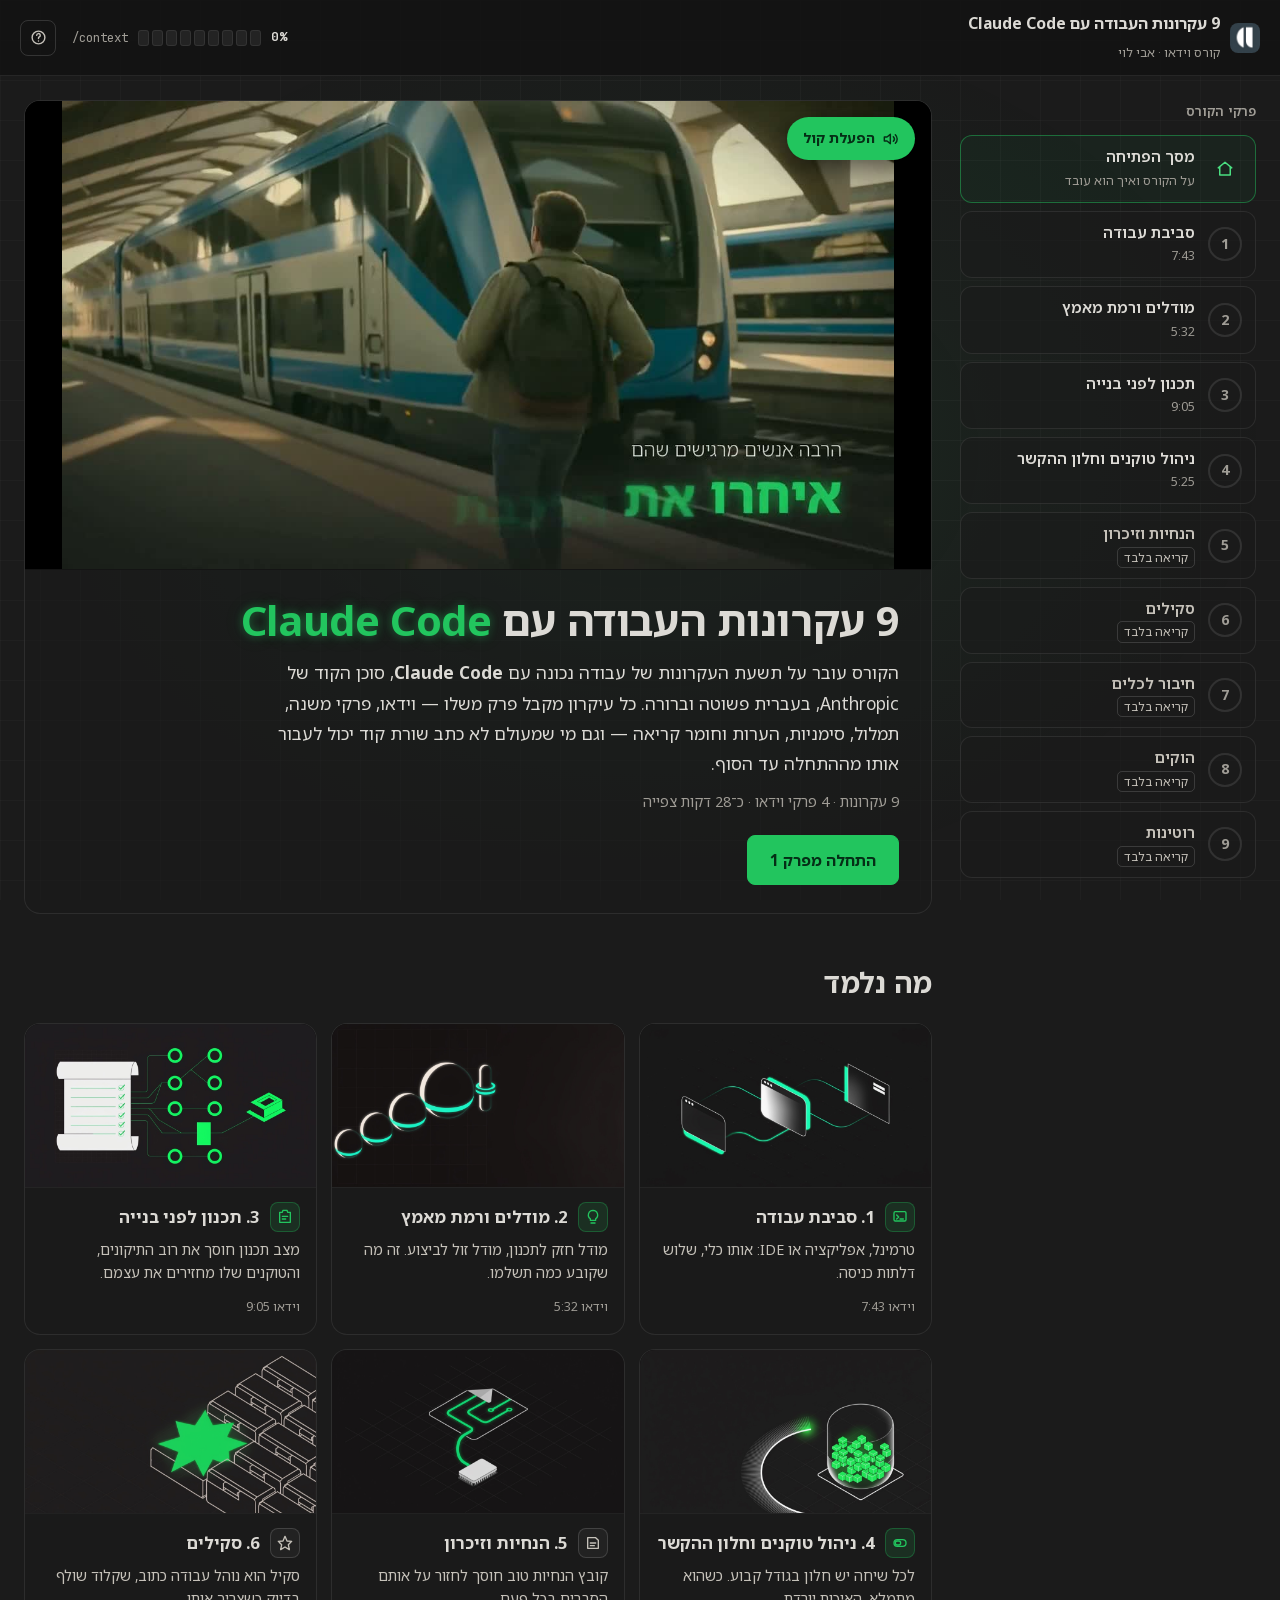
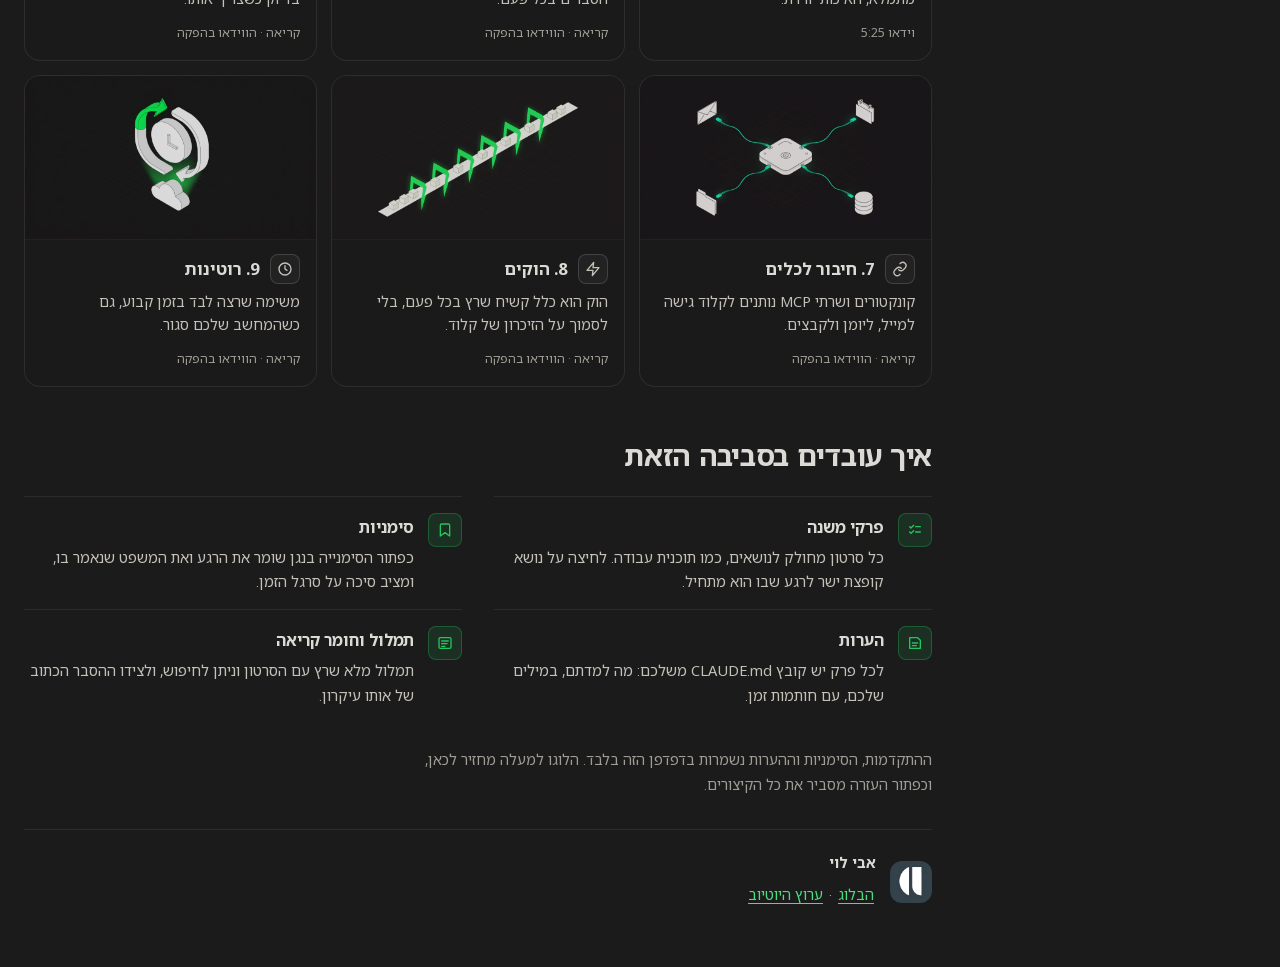
==== index.html @ 7e77da2f "Fix the critique's P1s and P2s and speak Claude Code's language An Impeccable critique scored the co" ====
<!DOCTYPE html>
<html lang="he" dir="rtl">
<head>
<meta charset="UTF-8">
<meta name="viewport" content="width=device-width, initial-scale=1.0">
<title>קורס: 9 עקרונות העבודה עם Claude Code</title>
<meta name="description" content="קורס וידאו בעברית: תשעת עקרונות העבודה הנכונה עם Claude Code. כל עיקרון בפרק משלו, עם וידאו, פרקי משנה, תמלול, סימניות, הערות וחומר קריאה.">
<link rel="canonical" href="https://booya1986.github.io/claude-code-course/">
<link rel="icon" href="imgs/logo.png">

<meta property="og:type" content="website">
<meta property="og:site_name" content="אבי לוי">
<meta property="og:locale" content="he_IL">
<meta property="og:url" content="https://booya1986.github.io/claude-code-course/">
<meta property="og:title" content="9 עקרונות העבודה עם Claude Code — קורס וידאו בעברית">
<meta property="og:description" content="מסביבת העבודה ועד רוטינות בענן. כל עיקרון בפרק משלו, עם וידאו, תמלול, סימניות, הערות וחומר קריאה. גם למי שמעולם לא כתב שורת קוד.">
<meta property="og:image" content="https://booya1986.github.io/claude-code-course/imgs/og.png">
<meta property="og:image:secure_url" content="https://booya1986.github.io/claude-code-course/imgs/og.png">
<meta property="og:image:type" content="image/png">
<meta property="og:image:width" content="1200">
<meta property="og:image:height" content="630">
<meta property="og:image:alt" content="9 עקרונות העבודה עם Claude Code — קורס וידאו בעברית מאת אבי לוי">

<meta name="twitter:card" content="summary_large_image">
<meta name="twitter:title" content="9 עקרונות העבודה עם Claude Code — קורס וידאו בעברית">
<meta name="twitter:description" content="מסביבת העבודה ועד רוטינות בענן. כל עיקרון בפרק משלו, עם וידאו, תמלול, סימניות, הערות וחומר קריאה.">
<meta name="twitter:image" content="https://booya1986.github.io/claude-code-course/imgs/og.png">
<meta name="theme-color" content="#1b1b1b">
<link rel="stylesheet" href="assets/course.css?v=20260911">
</head>
<body>
<a class="skip" href="#stage">דלגו לנגן</a>
<div class="grid-bg" aria-hidden="true">
  <div class="grid-bg__glow"></div>
  <div class="grid-bg__grid"></div>
</div>

<header class="topbar">
  <button class="brand" id="btn-home" title="למסך הפתיחה">
    <img src="imgs/logo.png" alt="">
    <div>
      <b class="long">9 עקרונות העבודה עם Claude Code</b>
      <b class="short">9 עקרונות</b>
      <span>קורס וידאו · אבי לוי</span>
    </div>
  </button>
  <div class="spacer"></div>
  <div class="ctx" id="ctx" role="img" aria-label="התקדמות בקורס">
    <span class="ctx-cmd" aria-hidden="true">/context</span>
    <span class="ctx-cells" id="ctx-cells" aria-hidden="true"></span>
    <span class="ctx-pct" id="ctx-pct" aria-hidden="true">0%</span>
  </div>
  <button class="icon-btn" id="btn-help" title="עזרה וקיצורים (?)" aria-label="עזרה וקיצורים">
    <svg viewBox="0 0 24 24"><circle cx="12" cy="12" r="9"/><path d="M9.5 9a2.5 2.5 0 1 1 3.4 2.3c-.6.3-.9.8-.9 1.4v.6"/><path d="M12 17h.01"/></svg>
  </button>
</header>

<div class="shell">
  <nav class="rail" aria-label="פרקי הקורס">
    <h2>פרקי הקורס</h2>
    <button class="rail-toggle" id="rail-toggle" aria-expanded="false" aria-controls="chaplist">
      <span id="rail-toggle-label">כל הפרקים</span>
      <svg viewBox="0 0 24 24"><polyline points="6 9 12 15 18 9"/></svg>
    </button>
    <div id="chaplist"></div>
  </nav>

  <div class="main">
    <section class="welcome" id="welcome" hidden>
      <div class="w-hero">
        <div class="introwrap" id="introwrap">
          <video id="intro-video" playsinline muted autoplay preload="auto"></video>
          <button class="introsound" id="intro-sound">
            <svg viewBox="0 0 24 24"><polygon points="11 5 6 9 2 9 2 15 6 15 11 19 11 5"/><path d="M15.5 8.5a5 5 0 0 1 0 7"/><path d="M18.5 5.5a9 9 0 0 1 0 13"/></svg>
            <span>הפעלת קול</span>
          </button>
          <button class="introreplay" id="intro-replay" hidden>
            <svg viewBox="0 0 24 24"><polyline points="1 4 1 10 7 10"/><path d="M3.5 15a9 9 0 1 0 2.1-9.4L1 10"/></svg>
            <span>לצפייה שוב</span>
          </button>
        </div>
        <h1>9 עקרונות העבודה עם <mark>Claude Code</mark></h1>
        <p class="w-lead">הקורס עובר על תשעת העקרונות של עבודה נכונה עם <strong>Claude Code</strong>, סוכן הקוד של Anthropic, בעברית פשוטה וברורה. כל עיקרון מקבל פרק משלו — וידאו, פרקי משנה, תמלול, סימניות, הערות וחומר קריאה — וגם מי שמעולם לא כתב שורת קוד יכול לעבור אותו מההתחלה עד הסוף.</p>
        <p class="w-meta" id="w-meta"></p>
        <div class="w-cta">
          <button class="btn pri" id="w-primary"></button>
          <button class="btn" id="w-secondary" hidden></button>
        </div>
      </div>

      <h2 class="w-h2">מה נלמד</h2>
      <div class="w-grid" id="w-grid"></div>

      <h2 class="w-h2">איך עובדים בסביבה הזאת</h2>
      <ul class="w-how">
        <li>
          <span class="w-ic"><svg viewBox="0 0 24 24"><polyline points="4 7 6 9 10 5"/><line x1="13" y1="7" x2="20" y2="7"/><polyline points="4 15 6 17 10 13"/><line x1="13" y1="15" x2="20" y2="15"/></svg></span>
          <div><h3>פרקי משנה</h3><p>כל סרטון מחולק לנושאים, כמו תוכנית עבודה. לחיצה על נושא קופצת ישר לרגע שבו הוא מתחיל.</p></div>
        </li>
        <li>
          <span class="w-ic"><svg viewBox="0 0 24 24"><path d="M19 21l-7-5-7 5V5a2 2 0 0 1 2-2h10a2 2 0 0 1 2 2z"/></svg></span>
          <div><h3>סימניות</h3><p>כפתור הסימנייה בנגן שומר את הרגע ואת המשפט שנאמר בו, ומציב סיכה על סרגל הזמן.</p></div>
        </li>
        <li>
          <span class="w-ic"><svg viewBox="0 0 24 24"><path d="M4 4h12l4 4v12H4z"/><line x1="8" y1="12" x2="16" y2="12"/><line x1="8" y1="16" x2="14" y2="16"/></svg></span>
          <div><h3>הערות</h3><p>לכל פרק יש קובץ CLAUDE.md משלכם: מה למדתם, במילים שלכם, עם חותמות זמן.</p></div>
        </li>
        <li>
          <span class="w-ic"><svg viewBox="0 0 24 24"><rect x="3" y="4" width="18" height="16" rx="2"/><line x1="7" y1="9" x2="17" y2="9"/><line x1="7" y1="13" x2="15" y2="13"/><line x1="7" y1="17" x2="12" y2="17"/></svg></span>
          <div><h3>תמלול וחומר קריאה</h3><p>תמלול מלא שרץ עם הסרטון וניתן לחיפוש, ולצידו ההסבר הכתוב של אותו עיקרון.</p></div>
        </li>
      </ul>

      <p class="w-note">ההתקדמות, הסימניות וההערות נשמרות בדפדפן הזה בלבד. הלוגו למעלה מחזיר לכאן, וכפתור העזרה מסביר את כל הקיצורים.</p>

      <footer class="w-foot">
        <img src="imgs/logo.png" alt="">
        <div><b>אבי לוי</b><br>
        <a href="https://www.avilevi.co.il" target="_blank" rel="noopener">הבלוג</a> ·
        <a href="https://www.youtube.com/channel/UCdz7iR7sYg2gevHXEyeeM1Q" target="_blank" rel="noopener">ערוץ היוטיוב</a></div>
      </footer>
    </section>

    <div class="player" id="player">
    <div class="stage" id="stage">
      <video id="video" playsinline preload="metadata"></video>
      <div class="captions" id="captions" aria-live="off"></div>
      <button class="bigplay" id="bigplay" aria-label="נגן">
        <svg viewBox="0 0 24 24"><polygon points="6 3 21 12 6 21 6 3"/></svg>
      </button>
      <div class="toast" id="toast" role="status" aria-live="polite"><span class="toast-msg" id="toast-msg"></span><button class="toast-act" id="toast-act" hidden></button></div>
      <div class="endcard" id="endcard" hidden></div>
      <div class="ctrls" id="ctrls">
        <div class="scrub" id="scrub" role="slider" tabindex="0" aria-label="מיקום בסרטון" aria-valuemin="0" aria-valuenow="0" aria-valuemax="100" aria-valuetext="0:00">
          <div class="track" id="track">
            <div class="buf" id="buf"></div>
            <div class="fill" id="fill"></div>
            <div class="head" id="head"></div>
          </div>
          <div class="tip" id="tip" hidden></div>
        </div>
        <div class="row">
          <button class="cbtn" id="c-play" aria-label="נגן / השהה"><svg class="solid" viewBox="0 0 24 24"><polygon points="6 3 21 12 6 21 6 3"/></svg></button>
          <button class="cbtn" id="c-back" aria-label="אחורה 10 שניות" title="אחורה 10 שניות (J)"><svg viewBox="0 0 24 24"><polyline points="1 4 1 10 7 10"/><path d="M3.5 15a9 9 0 1 0 2.1-9.4L1 10"/></svg></button>
          <button class="cbtn" id="c-fwd" aria-label="קדימה 10 שניות" title="קדימה 10 שניות (L)"><svg viewBox="0 0 24 24"><polyline points="23 4 23 10 17 10"/><path d="M20.5 15a9 9 0 1 1-2.1-9.4L23 10"/></svg></button>
          <span class="time" id="c-time" dir="ltr">0:00 / 0:00</span>
          <span class="gap"></span>
          <button class="cbtn" id="c-mark" aria-label="הוסף סימנייה" title="הוסף סימנייה (B)"><svg viewBox="0 0 24 24"><path d="M19 21l-7-5-7 5V5a2 2 0 0 1 2-2h10a2 2 0 0 1 2 2z"/></svg></button>
          <button class="cbtn" id="c-cc" aria-label="כתוביות" title="כתוביות (C)"><svg viewBox="0 0 24 24"><rect x="2" y="5" width="20" height="14" rx="2"/><path d="M9.5 10.5a2.5 2.5 0 1 0 0 3M17 10.5a2.5 2.5 0 1 0 0 3"/></svg></button>
          <select class="rate" id="c-rate" aria-label="מהירות ניגון">
            <option value="0.75">0.75×</option><option value="1" selected>1×</option>
            <option value="1.25">1.25×</option><option value="1.5">1.5×</option>
            <option value="1.75">1.75×</option><option value="2">2×</option>
          </select>
          <span class="vol">
            <button class="cbtn" id="c-mute" aria-label="השתקה" title="השתקה (M)"><svg viewBox="0 0 24 24"><polygon points="11 5 6 9 2 9 2 15 6 15 11 19 11 5"/><path d="M15.5 8.5a5 5 0 0 1 0 7"/><path d="M18.5 5.5a9 9 0 0 1 0 13"/></svg></button>
            <input type="range" id="c-vol" min="0" max="1" step="0.05" value="1" aria-label="עוצמת קול">
          </span>
          <button class="cbtn" id="c-pip" aria-label="תמונה בתוך תמונה" title="תמונה בתוך תמונה"><svg viewBox="0 0 24 24"><rect x="2" y="4" width="20" height="16" rx="2"/><rect x="12" y="12" width="8" height="6" rx="1"/></svg></button>
          <button class="cbtn" id="c-fs" aria-label="מסך מלא" title="מסך מלא (F)"><svg viewBox="0 0 24 24"><path d="M8 3H5a2 2 0 0 0-2 2v3M16 3h3a2 2 0 0 1 2 2v3M8 21H5a2 2 0 0 1-2-2v-3M16 21h3a2 2 0 0 0 2-2v-3"/></svg></button>
        </div>
      </div>
    </div>

    <div class="chead">
      <div>
        <h1 id="ch-title"></h1>
        <p id="ch-one"></p>
        <p class="ch-meta" id="ch-meta"></p>
      </div>
      <div class="acts">
        <button class="btn" id="btn-done"><svg viewBox="0 0 24 24"><polyline points="20 6 9 17 4 12"/></svg><span>סמן כהושלם</span></button>
        <div class="navpill" role="group" aria-label="מעבר בין פרקים">
          <button id="btn-prev" title="הפרק הקודם" aria-label="הפרק הקודם"><svg viewBox="0 0 24 24"><polyline points="9 18 15 12 9 6"/></svg></button>
          <button id="btn-next" title="הפרק הבא" aria-label="הפרק הבא"><svg viewBox="0 0 24 24"><polyline points="15 18 9 12 15 6"/></svg></button>
        </div>
      </div>
    </div>

    <div class="tabs" role="tablist" aria-label="תוכן הפרק">
      <button role="tab" id="tab-markers" aria-controls="p-markers" aria-selected="true" tabindex="0">פרקי משנה</button>
      <button role="tab" id="tab-bookmarks" aria-controls="p-bookmarks" aria-selected="false" tabindex="-1">סימניות<span class="count" id="cnt-bm">0</span></button>
      <button role="tab" id="tab-notes" aria-controls="p-notes" aria-selected="false" tabindex="-1">הערות</button>
      <button role="tab" id="tab-transcript" aria-controls="p-transcript" aria-selected="false" tabindex="-1">תמלול</button>
      <button role="tab" id="tab-reading" aria-controls="p-reading" aria-selected="false" tabindex="-1">חומר קריאה</button>
    </div>

    <section class="panel" id="p-markers" role="tabpanel" aria-labelledby="tab-markers">
      <p class="plan-status" id="plan-status"></p>
      <div class="panel-scroll" id="markers"></div>
    </section>

    <section class="panel" id="p-bookmarks" role="tabpanel" aria-labelledby="tab-bookmarks" hidden>
      <div class="notes-bar" style="margin-bottom:12px">
        <button class="btn pri" id="bm-add"><svg viewBox="0 0 24 24"><path d="M19 21l-7-5-7 5V5a2 2 0 0 1 2-2h10a2 2 0 0 1 2 2z"/></svg>סמן את הרגע הזה</button>
        <span class="saved kbd-hint">או <kbd>B</kbd> בזמן הצפייה</span>
      </div>
      <div class="panel-scroll" id="bookmarks"></div>
    </section>

    <section class="panel" id="p-notes" role="tabpanel" aria-labelledby="tab-notes" hidden>
      <div class="notes-wrap">
        <div class="filetab">
          <span class="fname" dir="ltr">CLAUDE.md</span>
          <span class="fsub" id="note-sub"></span>
          <span class="saved" id="note-saved"></span>
        </div>
        <textarea id="notes" aria-label="הערות לפרק" placeholder="# מה למדתי בפרק הזה&#10;- "></textarea>
        <div class="notes-bar">
          <button class="btn" id="note-stamp">הוספת חותמת זמן</button>
        </div>
      </div>
    </section>

    <section class="panel" id="p-transcript" role="tabpanel" aria-labelledby="tab-transcript" hidden>
      <div class="tx-bar">
        <input type="search" id="tx-search" placeholder="חיפוש בתמלול…" aria-label="חיפוש בתמלול">
        <button class="btn" id="tx-follow" aria-pressed="true">עוקב אחרי הסרטון</button>
        <button class="btn" id="tx-copy">העתק תמלול</button>
      </div>
      <div class="panel-scroll" id="transcript"></div>
    </section>

    <section class="panel" id="p-reading" role="tabpanel" aria-labelledby="tab-reading" hidden>
      <div class="reading" id="reading"></div>
    </section>

    <nav class="upnext" id="upnext" aria-label="מעבר לפרק הבא"></nav>
    </div>
  </div>
</div>

<dialog class="modal" id="dlg-help" aria-labelledby="help-title">
  <h2 id="help-title">עזרה וקיצורים</h2>
  <h3 class="keys-h">במגע</h3>
  <div class="keys">
    <kbd>הקשה</kbd><span>נגן / השהה</span>
    <kbd>הקשה כפולה</kbd><span>10 שניות קדימה בצד ימין של הסרטון, אחורה בצד שמאל</span>
  </div>
  <h3 class="keys-h">במקלדת</h3>
  <div class="keys">
    <kbd>רווח</kbd><span>נגן / השהה</span>
    <kbd>J</kbd><span>10 שניות אחורה</span>
    <kbd>L</kbd><span>10 שניות קדימה</span>
    <kbd>← →</kbd><span>5 שניות</span>
    <kbd>↑ ↓</kbd><span>עוצמת קול</span>
    <kbd>M</kbd><span>השתקה</span>
    <kbd>C</kbd><span>כתוביות</span>
    <kbd>F</kbd><span>מסך מלא</span>
    <kbd>B</kbd><span>סימנייה ברגע הנוכחי, בלי לעצור את הסרטון</span>
    <kbd>P / N</kbd><span>פרק משנה קודם / הבא</span>
    <kbd>&lt; &gt;</kbd><span>האטה / האצה</span>
    <kbd>0 – 9</kbd><span>קפיצה ל-0%–90%</span>
    <kbd>?</kbd><span>החלון הזה</span>
    <kbd>Esc</kbd><span>סגירת החלון</span>
  </div>
  <button class="btn close" id="help-close">סגירה</button>
</dialog>


<script src="data/course.js?v=20260911"></script>
<script src="data/transcripts.js?v=20260911"></script>
<script src="data/reading.js?v=20260911"></script>
<script src="assets/course.js?v=20260911"></script>
</body>
</html>
---- assets/course.css ----
/* Self-hosted brand faces — ported from Avi-s-Blog/src/styles/tokens.css so the page
   keeps its typographic voice offline and on file://. */
@font-face {
  font-family: 'Noto Sans Hebrew';
  font-style: normal; font-weight: 300 800; font-stretch: 100%; font-display: swap;
  src: url('fonts/noto-sans-hebrew-hebrew.woff2') format('woff2');
  unicode-range: U+0307-0308, U+0590-05FF, U+200C-2010, U+20AA, U+25CC, U+FB1D-FB4F;
}
@font-face {
  font-family: 'Noto Sans Hebrew';
  font-style: normal; font-weight: 300 800; font-stretch: 100%; font-display: swap;
  src: url('fonts/noto-sans-hebrew-latin.woff2') format('woff2');
  unicode-range: U+0000-00FF, U+0131, U+0152-0153, U+02BB-02BC, U+02C6, U+02DA, U+02DC, U+0304, U+0308, U+0329, U+2000-206F, U+20AC, U+2122, U+2191, U+2193, U+2212, U+2215, U+FEFF, U+FFFD;
}
@font-face {
  font-family: 'Noto Sans Hebrew';
  font-style: normal; font-weight: 300 800; font-stretch: 100%; font-display: swap;
  src: url('fonts/noto-sans-hebrew-latin-ext.woff2') format('woff2');
  unicode-range: U+0100-02BA, U+02BD-02C5, U+02C7-02CC, U+02CE-02D7, U+02DD-02FF, U+0304, U+0308, U+0329, U+1D00-1DBF, U+1E00-1E9F, U+1EF2-1EFF, U+2020, U+20A0-20AB, U+20AD-20C0, U+2113, U+2C60-2C7F, U+A720-A7FF;
}
@font-face {
  font-family: 'JetBrains Mono';
  font-style: normal; font-weight: 400; font-display: swap;
  src: url('fonts/jetbrains-mono-latin-400.woff2') format('woff2');
  unicode-range: U+0000-00FF, U+0131, U+0152-0153, U+02BB-02BC, U+02C6, U+02DA, U+02DC, U+0304, U+0308, U+0329, U+2000-206F, U+20AC, U+2122, U+2191, U+2193, U+2212, U+2215, U+FEFF, U+FFFD;
}
@font-face {
  font-family: 'JetBrains Mono';
  font-style: normal; font-weight: 600; font-display: swap;
  src: url('fonts/jetbrains-mono-latin-600.woff2') format('woff2');
  unicode-range: U+0000-00FF, U+0131, U+0152-0153, U+02BB-02BC, U+02C6, U+02DA, U+02DC, U+0304, U+0308, U+0329, U+2000-206F, U+20AC, U+2122, U+2191, U+2193, U+2212, U+2215, U+FEFF, U+FFFD;
}


:root {
  --bg: #1b1b1b;
  --bg-2: #202020;
  --bg-3: #262626;
  --bg-elevated: #232323;
  --accent: #22C55E;
  --accent-light: #4ADE80;
  --accent-glow: rgba(34, 197, 94, 0.6);
  --accent-glow2: rgba(34, 197, 94, 0.3);
  --accent-dim: rgba(34, 197, 94, 0.12);
  --text-1: #dcdad5;
  --text-2: #c5c1b9;
  --text-3: #a09d96;
  --border: rgba(255, 255, 255, 0.08);
  --border-2: rgba(255, 255, 255, 0.14);
  --card-bg: rgba(27, 27, 27, 0.6);
  --surface-muted: rgba(255, 255, 255, 0.035);
  --on-accent: #052e16;
  --warn: #F59E0B;
  --warn-dim: rgba(245, 158, 11, 0.1);
  --pin: #efe9dc;
  --shadow: 0 10px 28px rgba(0, 0, 0, .38);
  --rail: 300px;
  --radius: 16px;
  --ease-out: cubic-bezier(.16, 1, .3, 1);
}
* { box-sizing: border-box; }
html, body { height: 100%; }
html { scrollbar-color: rgba(255,255,255,.16) transparent; }

/* the site's grid background, ported verbatim from the blog's GridBackground */
.grid-bg { position: fixed; inset: 0; pointer-events: none; z-index: 0; overflow: hidden; }
.grid-bg__glow { position: absolute; inset: 0;
  background: radial-gradient(ellipse at center, rgba(34,197,94,0.12) 0%, rgba(34,197,94,0.03) 40%, transparent 70%); }
.grid-bg__grid { position: absolute; inset: -40px;
  background-image:
    linear-gradient(to right, rgba(255,255,255,0.025) 1px, transparent 1px),
    linear-gradient(to bottom, rgba(255,255,255,0.025) 1px, transparent 1px);
  background-size: 40px 40px;
  animation: gridDrift 8s linear infinite; }
@keyframes gridDrift { 0% { background-position: 0 0; } 100% { background-position: 40px 40px; } }
@media (prefers-reduced-motion: reduce) { .grid-bg__grid { animation: none; } }
@media (max-width: 700px) {
  .grid-bg__glow { opacity: .78; }
  .grid-bg__grid { animation: none; background-size: 36px 36px; }
}
.topbar, .shell { position: relative; z-index: 1; }

body {
  margin: 0;
  background: var(--bg);
  color: var(--text-2);
  font-family: "Noto Sans Hebrew", "Segoe UI", Arial, sans-serif;
  font-size: 1rem;
  line-height: 1.75;
  direction: rtl;
  text-align: start;
  -webkit-font-smoothing: antialiased;
}
code, kbd, .time { font-family: "JetBrains Mono", ui-monospace, Menlo, monospace; }
.time { font-variant-numeric: tabular-nums; }
a { color: var(--accent-light); text-underline-offset: 3px; }
::selection { background: rgba(34, 197, 94, .3); color: #fff; }
input, textarea { caret-color: var(--accent); }
::placeholder { color: var(--text-3); opacity: 1; }
:focus-visible { outline: 2px solid var(--accent); outline-offset: 2px; border-radius: 8px; }
::-webkit-scrollbar { width: 8px; height: 8px; }
::-webkit-scrollbar-thumb { background: rgba(255,255,255,.14); border-radius: 8px; }
::-webkit-scrollbar-track { background: transparent; }
[hidden] { display: none !important; }

.skip {
  position: absolute; inset-inline-start: 12px; top: -60px; z-index: 100;
  background: var(--accent); color: var(--on-accent); font-weight: 700; padding: 10px 16px; border-radius: 8px; text-decoration: none;
}
.skip:focus { top: 12px; }

/* ---------- top bar ---------- */
.topbar {
  position: sticky; top: 0; z-index: 40;
  display: flex; align-items: center; gap: 16px;
  padding: 10px 20px;
  background: rgba(20, 20, 20, 0.94);
  border-block-end: 1px solid var(--border);
}
.brand { display: flex; align-items: center; gap: 10px; min-width: 0; min-height: 40px; flex: 1 1 auto; overflow: hidden;
  background: none; border: none; padding: 0; font: inherit; color: inherit; text-align: start; cursor: pointer; }
.brand img { width: 30px; height: 30px; border-radius: 8px; flex: none; }
.brand > div { min-width: 0; overflow: hidden; }
.brand b.short { display: none; }
.brand b { display: block; color: var(--text-1); font-size: .98rem; font-weight: 700; white-space: nowrap; overflow: hidden; text-overflow: ellipsis; }
.brand span { color: var(--text-3); font-size: .78rem; }

/* /context meter: course progress, drawn the way Claude Code draws a context window */
.ctx { display: flex; align-items: center; gap: 10px; flex: none; direction: ltr; }
.ctx-cmd { font-family: "JetBrains Mono", monospace; font-size: .78rem; color: var(--text-3); }
.ctx-cells { display: flex; gap: 3px; }
.ctx-cells .cell { position: relative; width: 11px; height: 16px; border-radius: 3px;
  background: rgba(255,255,255,.07); box-shadow: inset 0 0 0 1px rgba(255,255,255,.07); overflow: hidden; }
.ctx-cells .cell i { position: absolute; inset: 0; background: var(--accent); opacity: .75; transform: scaleY(var(--p, 0)); transform-origin: bottom; transition: transform .5s var(--ease-out); }
.ctx-cells .cell.full i { opacity: 1; }
.ctx-pct { font-family: "JetBrains Mono", monospace; font-size: .82rem; font-weight: 600; color: var(--text-1);
  font-variant-numeric: tabular-nums; min-width: 3.2ch; }

.icon-btn {
  background: none; border: 1px solid var(--border-2); color: var(--text-2);
  width: 36px; height: 36px; border-radius: 8px; cursor: pointer;
  display: inline-flex; align-items: center; justify-content: center; flex: none;
}
.icon-btn:hover { border-color: var(--accent); color: var(--accent-light); }
.icon-btn svg { width: 17px; height: 17px; fill: none; stroke: currentColor; stroke-width: 2; stroke-linecap: round; stroke-linejoin: round; }

/* ---------- layout ---------- */
.shell { display: grid; grid-template-columns: var(--rail) minmax(0, 1fr); gap: 24px; padding: 24px; align-items: start; }
.rail { position: sticky; top: 76px; max-height: calc(100vh - 100px); overflow-y: auto; padding-inline-end: 4px; }
.rail-toggle { display: none; }
.rail h2 { font-size: .82rem; font-weight: 600; color: var(--text-3); margin: 0 0 12px; }

.chap {
  display: grid; grid-template-columns: 36px minmax(0,1fr); gap: 12px; align-items: center;
  width: 100%; text-align: start; background: var(--card-bg); color: inherit; font: inherit;
  border: 1px solid var(--border); border-radius: 12px; padding: 10px 12px; margin-bottom: 8px; cursor: pointer;
  transition: border-color .15s, background-color .15s;
}
.chap:hover { border-color: var(--border-2); background: var(--bg-3); }
.chap[aria-current="page"] { border-color: rgba(34,197,94,.45); background: rgba(34,197,94,.05); }
.chap .num { position: relative; width: 36px; height: 36px; display: grid; place-items: center; }
.chap .num > svg:not(.homeic) { position: absolute; inset: 0; width: 36px; height: 36px; transform: rotate(-90deg); }
.chap .num circle { fill: none; stroke-width: 2; }
.chap .num .rbg { stroke: rgba(255,255,255,.10); }
.chap .num .rfg { stroke: var(--accent); stroke-linecap: round; transition: stroke-dasharray .35s var(--ease-out); }
.chap .num i { font-style: normal; font-size: .88rem; font-weight: 700; color: var(--text-3); position: relative; display: grid; place-items: center; }
.chap .num .tick { width: 16px; height: 16px; fill: none; stroke: var(--accent); stroke-width: 2.6; stroke-linecap: round; stroke-linejoin: round; }
.chap .homeic { width: 18px; height: 18px; fill: none; stroke: var(--text-3); stroke-width: 2; stroke-linecap: round; stroke-linejoin: round; }
.chap[aria-current="page"] .num i, .chap[aria-current="page"] .homeic { color: var(--accent-light); stroke: var(--accent-light); }
.chap .t { display: block; color: var(--text-1); font-weight: 600; font-size: .95rem; line-height: 1.35; }
.chap .m { display: flex; gap: 6px; align-items: center; margin-top: 3px; color: var(--text-3); font-size: .78rem; }
.chap.soon .t { color: var(--text-2); }
.chap .tag { font-size: .75rem; border: 1px solid var(--border-2); border-radius: 5px; padding: 0 6px; color: var(--text-2); line-height: 1.6; }

/* ---------- stage ---------- */
.stage { position: relative; background: #000; border: 1px solid var(--border); border-radius: var(--radius); overflow: hidden; }
.stage video { display: block; width: 100%; aspect-ratio: 16/9; background: #000; }

/* a reading-only chapter gets a slim banner, not a dead 16:9 block */
.stage.empty { background: var(--bg-elevated); }
.soonbox { display: flex; align-items: center; gap: 16px; padding: 14px 18px; }
.soon-thumb { width: 112px; aspect-ratio: 16/9; object-fit: cover; border-radius: 8px; flex: none; }
.soonbox b { display: block; color: var(--text-1); font-size: .98rem; }
.soonbox p { margin: 2px 0 0; color: var(--text-3); font-size: .9rem; line-height: 1.6; }

/* fullscreen: the video is sized to the viewport and letterboxed by object-fit */
.stage:fullscreen, .stage:-webkit-full-screen {
  width: 100vw; height: 100vh; border: none; border-radius: 0;
  display: flex; align-items: center; justify-content: center; background: #000;
}
.stage:fullscreen video, .stage:-webkit-full-screen video { width: 100%; height: 100%; aspect-ratio: auto; object-fit: contain; }
.stage:fullscreen .ctrls { padding: 34px 26px 18px; }
.stage:fullscreen .cbtn { width: 44px; height: 44px; }
.stage:fullscreen .cbtn svg { width: 22px; height: 22px; }
.stage:fullscreen .time { font-size: .95rem; padding: 0 12px; }
.stage:fullscreen .rate { font-size: .92rem; height: 36px; }
.stage:fullscreen .captions { bottom: 110px; font-size: clamp(1.1rem, 2.1vw, 1.7rem); }
.stage:fullscreen .bigplay { width: 96px; height: 96px; }

.bigplay {
  position: absolute; inset: 0; margin: auto; width: 78px; height: 78px; border-radius: 50%;
  background: var(--accent); border: none; cursor: pointer; display: grid; place-items: center;
  box-shadow: 0 12px 30px rgba(0,0,0,.45);
  transition: transform .2s var(--ease-out), background-color .2s;
}
.bigplay:hover { transform: scale(1.05); background: var(--accent-light); }
.bigplay svg { width: 30px; height: 30px; fill: var(--on-accent); margin-inline-start: 4px; }

.captions {
  position: absolute; inset-inline: 6%; bottom: 76px; text-align: center; pointer-events: none;
  font-size: clamp(.95rem, 1.6vw, 1.25rem); line-height: 1.55; transition: opacity .15s;
}
.captions span { background: rgba(0,0,0,.78); color: #fff; padding: 6px 14px; border-radius: 8px;
  box-decoration-break: clone; -webkit-box-decoration-break: clone; }
.captions:empty { display: none; }
/* captions step aside while the scrubber tooltip or a toast is up */
.stage.scrubbing .captions, .stage.toasting .captions { opacity: 0; }

/* toast: a status line near the top edge, clear of the slide titles in the corners */
.toast {
  position: absolute; top: 14px; left: 50%; z-index: 6; max-width: calc(100% - 28px);
  display: flex; align-items: center; gap: 12px;
  background: rgba(16,16,16,.94); border: 1px solid var(--border-2); color: var(--text-1);
  padding-block: 7px; padding-inline: 14px 8px; border-radius: 999px;
  font-size: .86rem; box-shadow: var(--shadow);
  opacity: 0; transform: translate(-50%, -8px); pointer-events: none;
  transition: opacity .2s, transform .35s var(--ease-out);
}
.toast.on { opacity: 1; transform: translate(-50%, 0); pointer-events: auto; }
.toast-msg::before { content: ""; display: inline-block; width: 7px; height: 7px; border-radius: 50%;
  background: var(--accent); margin-inline-end: 9px; vertical-align: 1px; }
.toast-act { background: var(--accent); color: var(--on-accent); border: none; border-radius: 999px;
  font: inherit; font-size: .82rem; font-weight: 700; padding: 5px 13px; cursor: pointer; white-space: nowrap; }
.toast-act:hover { background: var(--accent-light); }

/* end card: finishing a chapter is a moment */
.endcard { position: absolute; inset: 0; z-index: 5; display: grid; place-items: center;
  background: rgba(12,12,12,.0); backdrop-filter: blur(0); transition: background-color .5s var(--ease-out), backdrop-filter .5s var(--ease-out); }
.endcard.in { background: rgba(12,12,12,.72); backdrop-filter: blur(6px); }
.ec { text-align: center; padding: 26px 30px; max-width: 460px; margin: 0 16px;
  background: var(--bg-elevated); border: 1px solid var(--border-2); border-radius: var(--radius); box-shadow: var(--shadow);
  opacity: 0; transform: translateY(14px) scale(.98); transition: opacity .45s var(--ease-out), transform .6s var(--ease-out); }
.endcard.in .ec { opacity: 1; transform: none; }
.ec-ic { width: 48px; height: 48px; border-radius: 50%; display: inline-grid; place-items: center;
  background: var(--accent-dim); border: 1px solid rgba(34,197,94,.45); margin-bottom: 10px; }
.ec-ic svg { width: 24px; height: 24px; fill: none; stroke: var(--accent); stroke-width: 2.6; stroke-linecap: round; stroke-linejoin: round; }
.ec-t { margin: 0 0 6px; color: var(--text-1); font-size: 1.35rem; line-height: 1.3; }
.ec-next { margin: 0 0 18px; color: var(--text-2); font-size: .95rem; }
.ec-next span { color: var(--text-3); }
.ec-next b { color: var(--text-1); }
.ec-acts { display: flex; gap: 10px; justify-content: center; flex-wrap: wrap; }

/* ---------- controls ---------- */
.ctrls {
  direction: ltr;
  position: absolute; inset-inline: 0; bottom: 0; padding: 26px 12px 8px;
  background: linear-gradient(to top, rgba(0,0,0,.88), rgba(0,0,0,.5) 55%, transparent);
  transition: opacity .25s;
}
.stage.hidectl .ctrls { opacity: 0; pointer-events: none; }
.stage.hidectl { cursor: none; }
/* keyboard focus inside the player always shows the controls */
.stage:focus-within .ctrls { opacity: 1; pointer-events: auto; }
.scrub { position: relative; height: 22px; display: flex; align-items: center; cursor: pointer; touch-action: none; }
.scrub .track { position: relative; height: 5px; width: 100%; background: rgba(255,255,255,.22); border-radius: 4px; transition: transform .15s var(--ease-out); }
.scrub:hover .track, .stage.scrubbing .scrub .track { transform: scaleY(1.4); }
.scrub .buf { position: absolute; inset-block: 0; left: 0; background: rgba(255,255,255,.2); border-radius: 4px; }
.scrub .fill { position: absolute; inset-block: 0; left: 0; background: var(--accent); border-radius: 4px; }
.scrub .head {
  position: absolute; top: 50%; z-index: 1; width: 13px; height: 13px; margin-left: -6.5px; margin-top: -6.5px;
  background: #fff; border-radius: 50%; box-shadow: 0 1px 4px rgba(0,0,0,.5); transition: transform .15s var(--ease-out);
}
.scrub:hover .head, .stage.scrubbing .scrub .head { transform: scale(1.25); }
.scrub .div { position: absolute; top: -1px; width: 2px; height: calc(100% + 2px); background: rgba(0,0,0,.7); }
/* bookmark pins: neutral, and above the playhead so they never hide under it */
.scrub .pin {
  position: absolute; top: -8px; z-index: 2; width: 4px; height: 21px; margin-left: -2px; border-radius: 2px;
  background: var(--pin); box-shadow: 0 0 0 1px rgba(0,0,0,.6); cursor: pointer;
}
.scrub .pin:hover { transform: scaleX(1.5); }
#tip {
  position: absolute; bottom: 26px; z-index: 3; transform: translateX(-50%); background: rgba(10,10,10,.95);
  border: 1px solid var(--border-2); border-radius: 8px; padding: 4px 10px; font-size: .78rem; color: #fff;
  white-space: nowrap; pointer-events: none; max-width: 260px; overflow: hidden; text-overflow: ellipsis;
  font-variant-numeric: tabular-nums;
}
#tip .tt { direction: rtl; display: block; color: var(--accent-light); font-size: .76rem; }

.row { display: flex; align-items: center; gap: 4px; margin-top: 2px; min-width: 0; }
.cbtn {
  background: none; border: none; color: #f2f0eb; width: 38px; height: 36px; border-radius: 8px;
  cursor: pointer; display: inline-flex; align-items: center; justify-content: center; flex: none;
}
.cbtn:hover { background: rgba(255,255,255,.14); color: #fff; }
.cbtn.on { color: var(--accent-light); }
.cbtn svg { width: 19px; height: 19px; fill: none; stroke: currentColor; stroke-width: 2; stroke-linecap: round; stroke-linejoin: round; }
.cbtn svg.solid { fill: currentColor; stroke: none; }
.ctrls .time { color: #d8d5cf; font-size: .8rem; padding: 0 8px; white-space: nowrap; }
.row .gap { flex: 1; }
.vol { display: flex; align-items: center; }
.vol input { width: 0; opacity: 0; transition: width .2s, opacity .2s; accent-color: var(--accent); cursor: pointer; }
.vol:hover input, .vol input:focus { width: 74px; opacity: 1; margin-inline-start: 4px; }
.rate { appearance: none; -webkit-appearance: none; background: none; border: none; color: #f2f0eb;
  border-radius: 8px; height: 36px; font: inherit; font-size: .82rem; padding: 0 8px; cursor: pointer; text-align: center;
  font-variant-numeric: tabular-nums; }
.rate:hover { background: rgba(255,255,255,.14); }
.rate option { background: #1b1b1b; }

/* ---------- chapter head ---------- */
.chead { display: flex; align-items: flex-start; gap: 16px; margin: 20px 2px 16px; flex-wrap: wrap; }
.chead > div:first-child { flex: 1 1 320px; min-width: 0; }
.chead h1 { margin: 0 0 6px; font-size: clamp(1.4rem, 2.4vw, 1.9rem); color: var(--text-1); line-height: 1.25; font-weight: 700; }
.chead p { margin: 0; color: var(--text-2); font-size: .98rem; max-width: 70ch; }
.chead .ch-meta { margin-top: 6px; color: var(--text-3); font-size: .84rem; }
.chead .acts { display: flex; gap: 8px; align-items: center; flex: none; padding-top: 4px; }
.navpill { display: inline-flex; border: 1px solid var(--border-2); border-radius: 8px; overflow: hidden; flex: none; }
.navpill button { background: none; border: none; color: var(--text-2); width: 38px; height: 38px;
  display: grid; place-items: center; cursor: pointer; }
.navpill button + button { border-inline-start: 1px solid var(--border-2); }
.navpill button:hover:not(:disabled) { background: rgba(255,255,255,.07); color: var(--accent-light); }
.navpill button:disabled { color: var(--text-3); background: var(--surface-muted); cursor: not-allowed; }
.navpill svg { width: 17px; height: 17px; fill: none; stroke: currentColor; stroke-width: 2.2; stroke-linecap: round; stroke-linejoin: round; }

/* up next */
.upnext { display: flex; gap: 12px; align-items: center; margin: 32px 0 8px; }
.upnext:empty { display: none; }
.upnext .un {
  flex: 1; display: flex; gap: 14px; align-items: center; text-align: start;
  background: var(--card-bg); border: 1px solid var(--border); border-radius: var(--radius); padding: 12px 16px;
  color: inherit; font: inherit; cursor: pointer; transition: border-color .18s;
}
.upnext .un:hover { border-color: rgba(34,197,94,.45); }
.upnext .un img { width: 104px; aspect-ratio: 16/9; object-fit: cover; border-radius: 8px; flex: none; background: #111; }
.upnext .un .k { display: block; color: var(--text-3); font-size: .8rem; }
.upnext .un .nm { display: block; color: var(--text-1); font-weight: 700; font-size: 1.02rem; line-height: 1.35; margin-top: 1px; }
.upnext .un .mt { display: block; color: var(--text-3); font-size: .8rem; margin-top: 3px; }
.upnext .un .arrow { margin-inline-start: auto; color: var(--text-3); flex: none; }
.upnext .un:hover .arrow { color: var(--accent); }
.upnext .un .arrow svg { width: 20px; height: 20px; fill: none; stroke: currentColor; stroke-width: 2; stroke-linecap: round; stroke-linejoin: round; }
.upnext .back { flex: none; }

.btn {
  background: none; border: 1px solid var(--border-2); color: var(--text-2); border-radius: 8px;
  padding: 8px 15px; font: inherit; font-size: .88rem; cursor: pointer; display: inline-flex; align-items: center; gap: 7px;
  text-decoration: none; min-height: 38px; transition: border-color .15s, color .15s, background-color .15s;
}
.btn:hover:not(:disabled) { border-color: var(--accent); color: var(--accent-light); }
.btn:disabled { color: var(--text-3); background: var(--surface-muted); border-color: var(--border); cursor: not-allowed; }
.btn.pri { background: var(--accent); border-color: var(--accent); color: var(--on-accent); font-weight: 700; }
.btn.pri:hover:not(:disabled) { background: var(--accent-light); border-color: var(--accent-light); color: var(--on-accent); }
.btn.done { background: var(--accent-dim); border-color: var(--accent); color: var(--accent-light); }
.btn svg { width: 15px; height: 15px; fill: none; stroke: currentColor; stroke-width: 2; stroke-linecap: round; stroke-linejoin: round; }

/* ---------- tabs ---------- */
.tabs { display: flex; flex-wrap: wrap; gap: 4px; border-block-end: 1px solid var(--border); margin-bottom: 16px; }
.tabs button {
  background: none; border: none; border-block-end: 2px solid transparent; margin-bottom: -1px; color: var(--text-3);
  font: inherit; font-size: .94rem; padding: 10px 14px; cursor: pointer; white-space: nowrap;
}
.tabs button:hover { color: var(--text-1); }
.tabs button[aria-selected="true"] { color: var(--text-1); font-weight: 600; border-block-end-color: var(--accent); }
.tabs .count { font-size: .75rem; color: var(--text-2); background: rgba(255,255,255,.08); border-radius: 20px; padding: 0 7px; margin-inline-start: 6px; font-weight: 600; }
.panel-scroll { max-height: 62vh; overflow-y: auto; padding-inline-end: 6px; }
.empty-note { color: var(--text-3); font-size: .94rem; padding: 18px 2px; max-width: 62ch; }
.saved { color: var(--text-3); font-size: .82rem; margin-inline-start: auto; }
kbd { background: rgba(255,255,255,.08); border: 1px solid var(--border-2); border-radius: 5px; padding: 1px 6px; font-size: .8rem; color: var(--text-1); }

/* ---------- sub-chapters, drawn as the chapter's plan ---------- */
.plan-status { margin: 0 0 8px; color: var(--text-3); font-size: .84rem; }
#markers, #bookmarks { max-width: 780px; }
.mk { display: grid; grid-template-columns: 18px minmax(0,1fr) auto; gap: 12px; align-items: center; width: 100%;
  text-align: start; background: none; border: none; color: var(--text-2); font: inherit;
  padding: 8px 12px; cursor: pointer; border-radius: 8px; transition: background-color .15s, color .15s; }
.mk:hover { background: rgba(255,255,255,.05); color: var(--text-1); }
.mk .box { display: grid; place-items: center; }
.mk .box svg { width: 16px; height: 16px; fill: none; stroke: rgba(255,255,255,.3); stroke-width: 1.5; stroke-linecap: round; stroke-linejoin: round; }
.mk[data-st="done"] { color: var(--text-3); }
.mk[data-st="done"] .box svg { stroke: var(--accent); }
.mk[data-st="done"] .box polyline { stroke-width: 2; }
.mk[data-st="now"] { background: var(--accent-dim); color: var(--text-1); font-weight: 600; }
.mk[data-st="now"] .box svg { stroke: var(--accent); }
.mk[data-st="now"] .box .dot { fill: var(--accent); stroke: none; }
.mk .time { color: var(--text-3); font-size: .8rem; direction: ltr; unicode-bidi: isolate; }
.mk[data-st="now"] .time { color: var(--accent-light); }

/* ---------- bookmarks ---------- */
.bm { display: grid; grid-template-columns: auto minmax(0,1fr) auto; gap: 12px; align-items: start;
  border: 1px solid var(--border); background: var(--card-bg); border-radius: 12px; padding: 10px 12px; margin-bottom: 8px; }
.bm .jump { background: var(--accent-dim); border: 1px solid rgba(34,197,94,.3); color: var(--accent-light);
  font-family: "JetBrains Mono", monospace; font-size: .84rem; font-variant-numeric: tabular-nums;
  border-radius: 8px; padding: 5px 10px; cursor: pointer; direction: ltr; unicode-bidi: isolate; min-height: 34px; }
.bm .jump:hover { border-color: var(--accent); }
.bm-body { min-width: 0; }
.bm q { display: block; color: var(--text-1); font-size: .94rem; line-height: 1.6; quotes: "״" "״"; margin: 3px 0 6px; overflow-wrap: anywhere; }
.bm input { width: 100%; background: rgba(255,255,255,.04); border: 1px solid var(--border); color: var(--text-1);
  font: inherit; font-size: .9rem; border-radius: 8px; padding: 6px 10px; }
.bm input:focus { border-color: var(--accent); outline: none; background: rgba(255,255,255,.06); }
.bm .del { background: none; border: none; color: var(--text-3); cursor: pointer; width: 34px; height: 34px; border-radius: 8px; display: grid; place-items: center; }
.bm .del:hover { color: #ef4444; background: rgba(239,68,68,.1); }
.bm .del svg { width: 16px; height: 16px; fill: none; stroke: currentColor; stroke-width: 2; stroke-linecap: round; }
.notes-bar { display: flex; gap: 10px; align-items: center; flex-wrap: wrap; }

/* ---------- notes, as the chapter's CLAUDE.md ---------- */
.notes-wrap { display: flex; flex-direction: column; gap: 10px; }
.filetab { display: flex; align-items: center; gap: 10px; margin-bottom: -11px; }
.filetab .fname { font-family: "JetBrains Mono", monospace; font-size: .82rem; color: var(--text-1);
  background: var(--bg-elevated); border: 1px solid var(--border); border-block-end: none;
  border-radius: 8px 8px 0 0; padding: 5px 12px; }
.filetab .fsub { color: var(--text-3); font-size: .82rem; }
.notes-wrap textarea {
  width: 100%; min-height: 260px; resize: vertical; background: var(--bg-elevated); color: var(--text-1);
  border: 1px solid var(--border); border-start-start-radius: 0; border-radius: 0 12px 12px 12px; padding: 14px 16px; font: inherit; font-size: .98rem; line-height: 1.8;
}
.notes-wrap textarea { border-radius: 12px; border-start-start-radius: 0; }
.notes-wrap textarea:focus { border-color: var(--accent); outline: none; }

/* ---------- transcript ---------- */
.tx-bar { display: flex; gap: 8px; align-items: center; margin-bottom: 10px; flex-wrap: wrap; }
.tx-bar input[type="search"] {
  flex: 1; min-width: 160px; background: var(--card-bg); border: 1px solid var(--border); color: var(--text-1);
  border-radius: 8px; padding: 8px 12px; font: inherit; font-size: .92rem; min-height: 38px;
}
.tx-bar input:focus { border-color: var(--accent); outline: none; }
.cue { display: grid; grid-template-columns: 58px minmax(0,1fr); gap: 10px; overflow-wrap: anywhere; width: 100%; text-align: start;
  background: none; border: none; color: var(--text-2); font: inherit; font-size: .96rem; line-height: 1.7;
  padding: 6px 10px; border-radius: 8px; cursor: pointer; }
.cue:hover { background: rgba(255,255,255,.05); color: var(--text-1); }
.cue.active { background: var(--accent-dim); color: var(--text-1); }
.cue .time { color: var(--text-3); font-size: .78rem; direction: ltr; unicode-bidi: isolate; padding-top: 3px; }
.cue.active .time { color: var(--accent-light); }
.cue mark { background: rgba(34,197,94,.28); color: #fff; border-radius: 3px; padding: 0 2px; }

/* ---------- reading: the written guide's rules, scoped ---------- */
.reading { max-width: 72ch; font-size: 1.04rem; line-height: 1.8; }
.reading p, .reading li, .reading h2, .reading h3, .reading h4, .reading td, .reading th, .reading .box, .reading .card { overflow-wrap: anywhere; }
.reading h2 { font-size: clamp(1.4rem, 2.6vw, 1.9rem); margin: 0 0 1rem; color: var(--text-1); font-weight: 700; line-height: 1.3; }
.reading h3 { font-size: 1.2rem; margin: 2.2rem 0 .6rem; color: var(--text-1); }
.reading p { margin: 0 0 1rem; }
.reading strong { color: var(--text-1); }
.reading mark { background: none; color: var(--accent); }
.reading ul, .reading ol { margin: 0 0 1rem; padding-inline-start: 1.4em; }
.reading li { margin: .35em 0; }
.reading li::marker { color: var(--accent); }
.reading code { background: rgba(255,255,255,.06); border: 1px solid var(--border); border-radius: 6px;
  padding: 1px 7px; font-size: .88em; color: var(--accent-light); direction: ltr; unicode-bidi: isolate;
  max-width: 100%; vertical-align: middle; white-space: pre-wrap; overflow-wrap: anywhere; }
.reading .oneliner { font-size: 1.16rem; font-weight: 600; color: var(--text-1); line-height: 1.55;
  padding: 16px 20px; margin: 0 0 1.6rem; background: var(--surface-muted); border: 1px solid var(--border); border-radius: 12px; }
.reading .box { border: 1px solid var(--border); background: var(--card-bg); border-radius: var(--radius); padding: 20px 24px; margin: 1.6rem 0; }
.reading .box > h3, .reading .box > h4 { font-size: 1.05rem; margin: 0 0 .7rem; display: flex; align-items: center; gap: 10px; color: var(--text-1); }
.reading .box .ic { width: 28px; height: 28px; border-radius: 8px; display: grid; place-items: center;
  border: 1px solid rgba(34,197,94,.32); background: var(--accent-dim); flex: none; }
.reading .box .ic svg { width: 15px; height: 15px; fill: none; stroke: var(--accent); stroke-width: 2.2; stroke-linecap: round; stroke-linejoin: round; }
.reading .box ul, .reading .box ol { margin: 0; padding-inline-start: 1.3em; }
.reading .box.do { border-color: rgba(34,197,94,.35); }
.reading .box.warn { border-color: rgba(245,158,11,.4); background: var(--warn-dim); }
.reading .box.warn .ic { border-color: rgba(245,158,11,.5); background: rgba(245,158,11,.12); }
.reading .box.warn .ic svg { stroke: var(--warn); }
.reading .box.warn li::marker { color: var(--warn); }
.reading .box.tip { border-style: dashed; }
.reading .tbl { margin: 1.4rem 0; border: 1px solid var(--border); border-radius: var(--radius); overflow: hidden; }
.reading table { width: 100%; border-collapse: collapse; font-size: .95rem; table-layout: fixed; }
.reading th, .reading td { padding: 12px 14px; text-align: start; border-bottom: 1px solid var(--border); vertical-align: top; overflow-wrap: anywhere; }
.reading th { color: var(--accent); font-weight: 600; font-size: .85rem; background: rgba(255,255,255,.03); }
.reading tr:last-child td { border-bottom: none; }
.reading td strong { color: var(--text-1); }
.reading .tbl-hint { display: none !important; }
.reading .num { direction: ltr; unicode-bidi: isolate; font-family: "JetBrains Mono", monospace; font-size: .9em; }
.reading .cards { display: grid; grid-template-columns: repeat(3, 1fr); gap: 14px; margin: 1.4rem 0; }
.reading .cards.two { grid-template-columns: repeat(2, 1fr); }
.reading .card { background: var(--card-bg); border: 1px solid var(--border); border-radius: var(--radius); padding: 16px 18px; }
.reading .card h4 { margin: 0 0 .4rem; font-size: 1.05rem; color: var(--text-1); }
.reading .card h4 .k { color: var(--accent); font-size: .82rem; font-weight: 700; display: block; margin-bottom: 4px; }
.reading .card p { margin: 0; font-size: .95rem; color: var(--text-3); }
.reading .card.hl { border-color: rgba(34,197,94,.45); background: var(--bg-elevated); }
.reading .scale { display: flex; align-items: center; gap: 8px; margin: 1.8rem 0 1.4rem; direction: ltr; }
.reading .scale span { flex: 1; text-align: center; padding: 9px 6px; border-radius: 12px; border: 1px solid var(--border);
  font-family: "JetBrains Mono", monospace; font-size: .85rem; color: var(--text-3); background: var(--card-bg); }
.reading .scale span.def { color: var(--text-1); border-color: var(--accent); background: var(--accent-dim); position: relative; }
.reading .scale span.def::after { content: "ברירת מחדל"; position: absolute; top: -22px; left: 50%; transform: translateX(-50%);
  font-family: "Noto Sans Hebrew", sans-serif; font-size: .74rem; color: var(--accent); white-space: nowrap; }
.reading img { max-width: 100%; height: auto; border-radius: 12px; }
.reading svg { max-width: 100%; }
.reading h2 svg, .reading h3 svg, .reading h4 svg, .reading p svg, .reading li svg { width: 15px; height: 15px; flex: none; }

/* ---------- dialog ---------- */
dialog.modal {
  border: 1px solid var(--border-2); background: var(--bg-2); color: var(--text-2);
  border-radius: var(--radius); padding: 24px 28px; max-width: 540px; width: calc(100% - 32px); box-shadow: var(--shadow);
}
dialog.modal::backdrop { background: rgba(0,0,0,.65); }
dialog.modal h2 { margin: 0 0 10px; color: var(--text-1); font-size: 1.15rem; }
.keys-h { margin: 16px 0 8px; color: var(--text-1); font-size: .92rem; font-weight: 600; }
.keys { display: grid; grid-template-columns: auto 1fr; gap: 8px 14px; align-items: center; font-size: .92rem; }
.keys kbd { justify-self: start; white-space: nowrap; font-size: .82rem; }
.modal .close { margin-top: 20px; }

/* ---------- welcome ---------- */
.welcome { padding-bottom: 30px; }
.w-hero { border: 1px solid var(--border); background: var(--card-bg); border-radius: var(--radius); padding: 0 0 28px; overflow: hidden; }
.w-hero > :not(.introwrap) { margin-inline: 32px; }
.introwrap { position: relative; margin: 0 0 26px; background: #000; border-block-end: 1px solid var(--border); }
/* capped so the heading and the primary action are visible on landing */
.introwrap video { display: block; width: 100%; aspect-ratio: 16/9; max-height: 52vh; object-fit: contain; background: #000; }
.introsound, .introreplay {
  position: absolute; inset-inline-start: 16px; top: 16px; z-index: 2;
  display: inline-flex; align-items: center; gap: 8px; padding: 9px 16px; border-radius: 999px; min-height: 40px;
  background: var(--accent); border: none; color: var(--on-accent); font: inherit; font-size: .88rem; font-weight: 700;
  cursor: pointer; box-shadow: 0 8px 22px rgba(0,0,0,.45);
}
.introsound:hover { background: var(--accent-light); }
.introsound svg, .introreplay svg { width: 16px; height: 16px; fill: none; stroke: currentColor; stroke-width: 2.2; stroke-linecap: round; stroke-linejoin: round; }
.introreplay { background: rgba(12,12,12,.88); color: var(--text-1); border: 1px solid var(--border-2); }
.introreplay:hover { color: var(--accent-light); border-color: var(--accent); }
.w-hero h1 { margin: 0 0 12px; font-size: clamp(1.7rem, 3.6vw, 2.6rem); line-height: 1.2; color: var(--text-1); font-weight: 700; letter-spacing: -.01em; }
.w-hero h1 mark { background: none; color: var(--accent); text-shadow: 0 0 8px rgba(34,197,94,.4), 0 0 20px rgba(34,197,94,.15); }
.w-lead { color: var(--text-1); font-size: 1.08rem; margin: 0 0 10px; max-width: 64ch; line-height: 1.75; }
.w-meta { margin: 0 0 20px; color: var(--text-3); font-size: .9rem; }
.w-cta { display: flex; gap: 10px; flex-wrap: wrap; }
.w-cta .btn { padding: 11px 22px; font-size: .96rem; min-height: 46px; }
.w-h2 { font-size: clamp(1.35rem, 2.6vw, 1.75rem); color: var(--text-1); margin: 44px 0 16px; font-weight: 700; letter-spacing: -.01em; }

.w-grid { display: grid; grid-template-columns: repeat(auto-fill, minmax(250px, 1fr)); gap: 14px; }
.w-item { display: flex; flex-direction: column; text-align: start; background: var(--card-bg); border: 1px solid var(--border);
  border-radius: var(--radius); padding: 0; overflow: hidden; color: inherit; font: inherit; cursor: pointer;
  transition: border-color .18s, transform .3s var(--ease-out); position: relative; }
.w-item:hover { border-color: rgba(34,197,94,.45); transform: translateY(-2px); }
.w-thumb { display: block; width: 100%; aspect-ratio: 16/9; object-fit: cover; background: #111; border-block-end: 1px solid var(--border); }
.w-item.soon .w-thumb { opacity: .85; }
.w-bar { display: block; height: 3px; background: rgba(255,255,255,.08); margin-top: -3px; position: relative; }
.w-bar i { position: absolute; inset-block: 0; inset-inline-start: 0; background: var(--accent); }
.w-body { display: flex; flex-direction: column; gap: 6px; padding: 14px 16px 16px; flex: 1; }
.w-head { display: flex; align-items: center; gap: 10px; }
.w-ic { width: 30px; height: 30px; border-radius: 8px; display: grid; place-items: center; flex: none;
  border: 1px solid rgba(34,197,94,.3); background: var(--accent-dim); }
.w-ic svg { width: 16px; height: 16px; fill: none; stroke: var(--accent); stroke-width: 2; stroke-linecap: round; stroke-linejoin: round; }
.w-item.soon .w-ic { border-color: var(--border-2); background: var(--surface-muted); }
.w-item.soon .w-ic svg { stroke: var(--text-2); }
.w-item .nm { color: var(--text-1); font-size: 1.04rem; font-weight: 700; line-height: 1.35; }
.w-item p { margin: 0; font-size: .9rem; color: var(--text-2); line-height: 1.6;
  display: -webkit-box; -webkit-line-clamp: 2; -webkit-box-orient: vertical; overflow: hidden; }
.w-item .tag { align-self: flex-start; margin-top: auto; padding-top: 6px; font-size: .78rem; color: var(--text-3); }

/* how it works: an icon list, not a grid of boxes */
.w-how { list-style: none; margin: 0; padding: 0; display: grid; grid-template-columns: repeat(2, minmax(0, 1fr)); gap: 0 32px; }
.w-how li { display: flex; gap: 14px; align-items: flex-start; padding: 16px 0; border-block-start: 1px solid var(--border); }
.w-how .w-ic { width: 34px; height: 34px; }
.w-how h3 { margin: 0 0 4px; font-size: 1rem; color: var(--text-1); }
.w-how p { margin: 0; font-size: .92rem; color: var(--text-2); line-height: 1.65; max-width: 52ch; }
.w-note { font-size: .9rem; color: var(--text-3); margin: 24px 0 0; max-width: 64ch; }
.w-foot { display: flex; align-items: center; gap: 14px; margin-top: 32px; padding-top: 20px; border-top: 1px solid var(--border); font-size: .9rem; }
.w-foot img { width: 42px; height: 42px; border-radius: 12px; }
.w-foot b { color: var(--text-1); }
.w-foot a { display: inline-block; padding: 6px 2px; }

/* ---------- responsive ---------- */
@media (max-width: 1000px) {
  .shell { grid-template-columns: minmax(0, 1fr); padding: 14px; gap: 14px; }
  .rail { position: static; max-height: none; order: 1; }
  .main { order: 2; }
  .rail h2 { display: none; }
  .rail-toggle {
    display: flex; align-items: center; justify-content: space-between; gap: 10px; width: 100%; min-height: 46px;
    background: var(--card-bg); border: 1px solid var(--border); border-radius: 12px;
    color: var(--text-1); font: inherit; font-size: .95rem; font-weight: 600; padding: 10px 15px; cursor: pointer; text-align: start;
  }
  .rail-toggle span { min-width: 0; overflow: hidden; text-overflow: ellipsis; white-space: nowrap; }
  .rail-toggle svg { width: 17px; height: 17px; flex: none; fill: none; stroke: var(--text-3); stroke-width: 2; stroke-linecap: round; stroke-linejoin: round; transition: transform .2s; }
  .rail-toggle[aria-expanded="true"] svg { transform: rotate(180deg); }
  #chaplist { display: none; }
  #chaplist.open { display: block; padding-top: 8px; }
  .topbar { padding: 8px 12px; gap: 10px; }
  .brand span { display: none; }
  .panel-scroll { max-height: none; }
  /* the transcript keeps its own scroll box on small screens, so "follow the video" has something to scroll */
  #transcript { max-height: 55vh; }
}
@media (max-width: 620px) {
  .brand b.long { display: none; }
  .brand b.short { display: block; }
  .ctx-cmd { display: none; }
  .ctx-cells .cell { width: 8px; height: 14px; }
  .icon-btn { width: 40px; height: 40px; }
  .ctrls { padding: 18px 6px 4px; }
  /* touch: skip is a double tap on the picture, so the row keeps only what a thumb needs, at full size */
  #c-back, #c-fwd, #c-pip, .vol { display: none; }
  .row { gap: 0; }
  .cbtn { width: 44px; height: 44px; }
  .rate { height: 44px; min-width: 44px; padding: 0 4px; font-size: .78rem; }
  .ctrls .time { padding: 0 4px; font-size: .74rem; }
  .scrub { height: 32px; }
  .bigplay { width: 62px; height: 62px; }
  .bigplay svg { width: 24px; height: 24px; }
  .captions { bottom: 78px; inset-inline: 3%; font-size: .9rem; }
  .toast { font-size: .8rem; top: 10px; }
  .ec { padding: 18px 16px; }
  .ec-t { font-size: 1.1rem; }
  .ec-next { margin-bottom: 12px; font-size: .86rem; }
  .chead h1 { font-size: 1.3rem; }
  .chead .acts { width: 100%; }
  .chead .acts #btn-done { flex: 1; justify-content: center; }
  .navpill button { width: 46px; height: 44px; }
  .btn { min-height: 44px; }
  .upnext { flex-direction: column; align-items: stretch; }
  .upnext .un img { width: 78px; }
  .upnext .back.btn { justify-content: center; }
  .tabs { display: flex; flex-wrap: nowrap; gap: 0; }
  .tabs button { flex: 1 1 0; padding: 10px 2px; font-size: .84rem; text-align: center; min-height: 44px; white-space: normal; line-height: 1.3; }
  .soonbox { gap: 12px; padding: 12px 14px; }
  .soon-thumb { width: 78px; }
  .w-hero { padding: 0 0 20px; }
  .w-hero > :not(.introwrap) { margin-inline: 18px; }
  .introwrap video { max-height: none; }
  .introsound, .introreplay { inset-inline-start: 10px; top: 10px; padding: 7px 13px; font-size: .82rem; }
  .w-cta .btn { flex: 1 1 100%; justify-content: center; }
  .w-how { grid-template-columns: minmax(0,1fr); }
  .bm { grid-template-columns: auto minmax(0,1fr) auto; gap: 8px; }
}
/* no keyboard, no keyboard hints */
@media (hover: none) { .kbd-hint { display: none; } }
@media (prefers-reduced-motion: reduce) {
  * { animation-duration: .001ms !important; transition-duration: .001ms !important; }
}
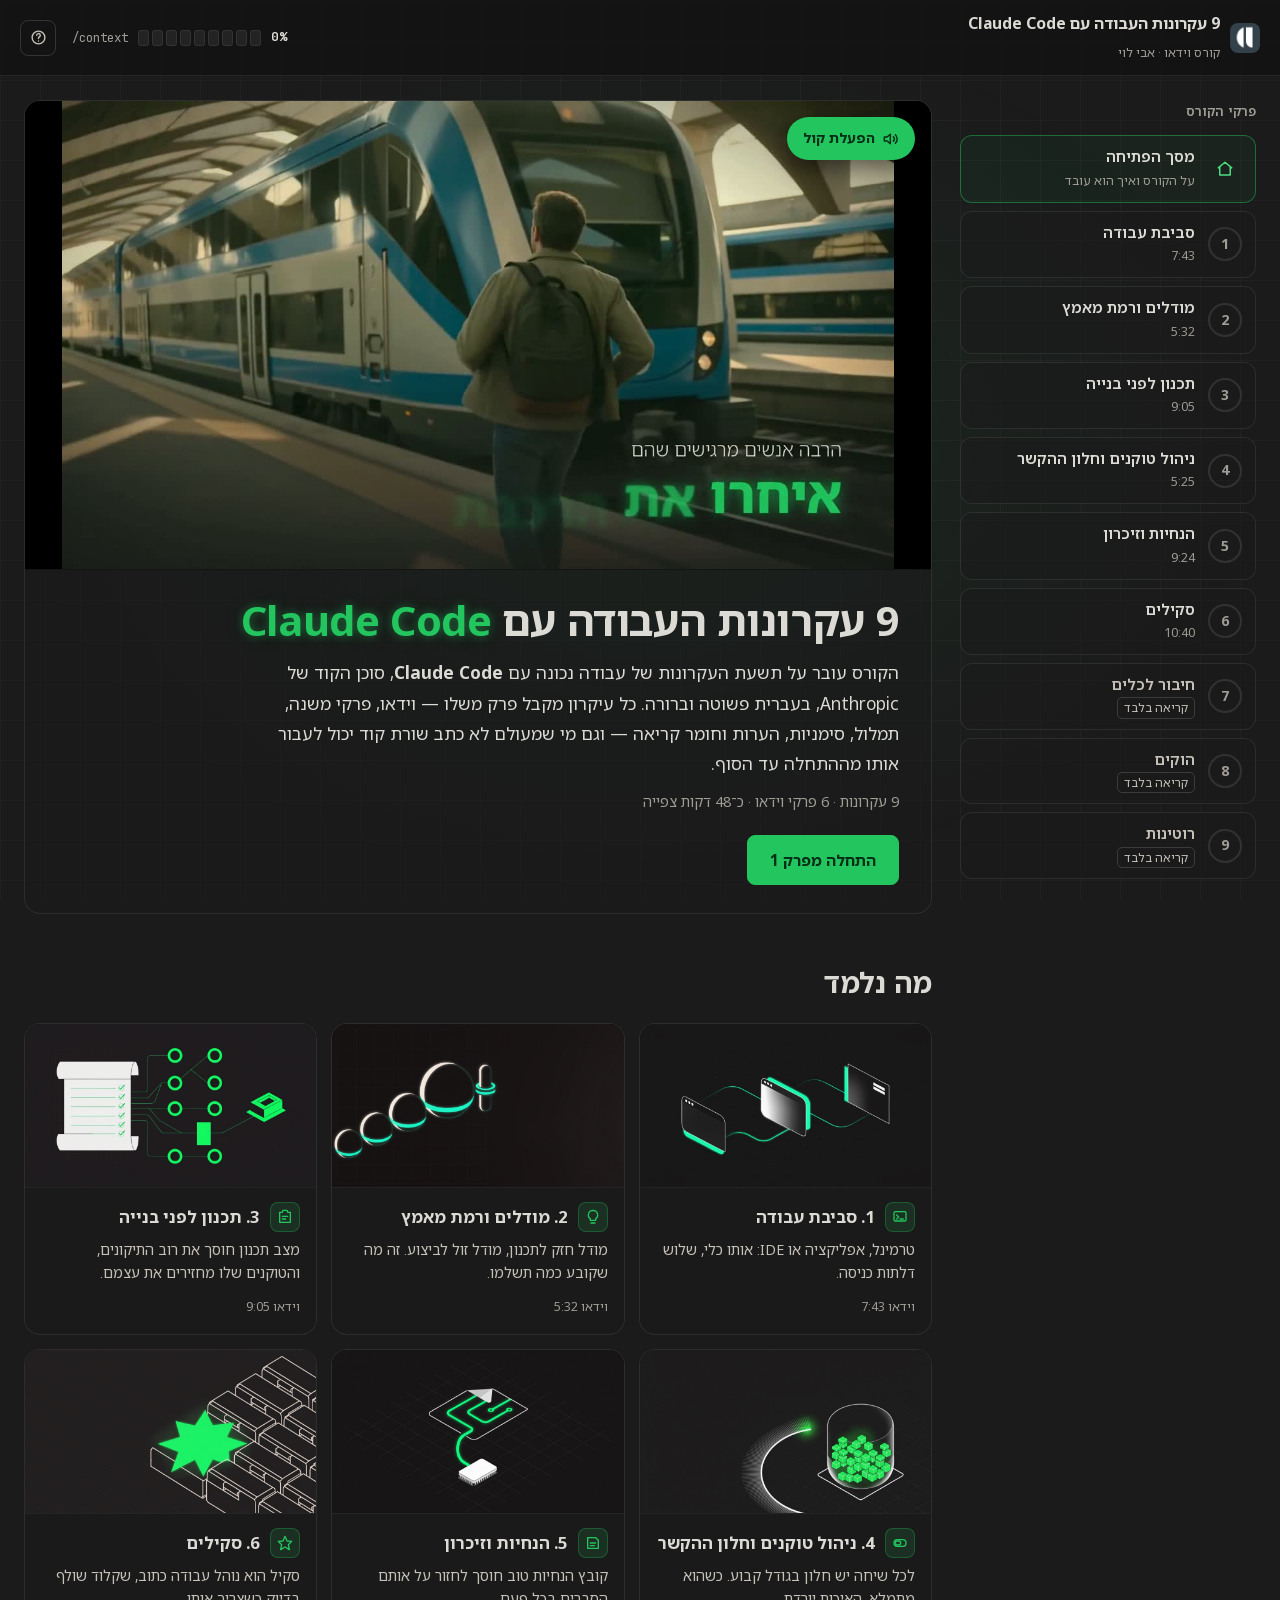
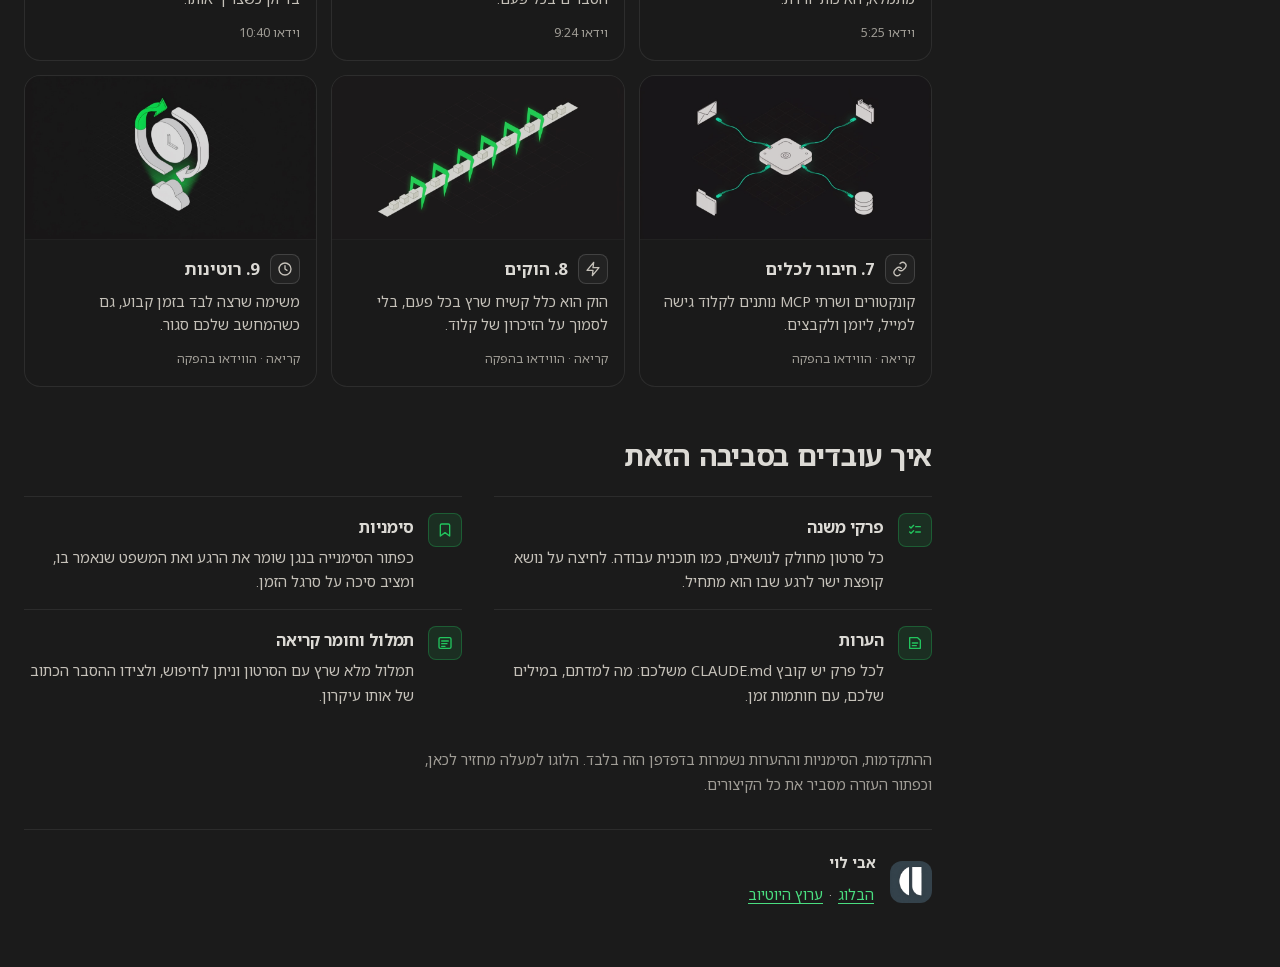
==== commit edad2bc8: "Full HD videos with burned-in subtitles; add chapters 5 and 6 Every part is replaced with the new cu" ====
--- a/index.html
+++ b/index.html
@@ -26,7 +26,7 @@
 <meta name="twitter:description" content="מסביבת העבודה ועד רוטינות בענן. כל עיקרון בפרק משלו, עם וידאו, תמלול, סימניות, הערות וחומר קריאה.">
 <meta name="twitter:image" content="https://booya1986.github.io/claude-code-course/imgs/og.png">
 <meta name="theme-color" content="#1b1b1b">
-<link rel="stylesheet" href="assets/course.css?v=20260911">
+<link rel="stylesheet" href="assets/course.css?v=20260911c">
 </head>
 <body>
 <a class="skip" href="#stage">דלגו לנגן</a>
@@ -245,7 +245,7 @@
     <kbd>← →</kbd><span>5 שניות</span>
     <kbd>↑ ↓</kbd><span>עוצמת קול</span>
     <kbd>M</kbd><span>השתקה</span>
-    <kbd>C</kbd><span>כתוביות</span>
+    <kbd id="help-cc-k">C</kbd><span id="help-cc">כתוביות</span>
     <kbd>F</kbd><span>מסך מלא</span>
     <kbd>B</kbd><span>סימנייה ברגע הנוכחי, בלי לעצור את הסרטון</span>
     <kbd>P / N</kbd><span>פרק משנה קודם / הבא</span>
@@ -258,9 +258,9 @@
 </dialog>
 
 
-<script src="data/course.js?v=20260911"></script>
-<script src="data/transcripts.js?v=20260911"></script>
-<script src="data/reading.js?v=20260911"></script>
-<script src="assets/course.js?v=20260911"></script>
+<script src="data/course.js?v=20260911c"></script>
+<script src="data/transcripts.js?v=20260911c"></script>
+<script src="data/reading.js?v=20260911c"></script>
+<script src="assets/course.js?v=20260911c"></script>
 </body>
 </html>
--- a/assets/course.css
+++ b/assets/course.css
@@ -305,6 +305,22 @@
   font-variant-numeric: tabular-nums; }
 .rate:hover { background: rgba(255,255,255,.14); }
 .rate option { background: #1b1b1b; }
+
+
+/* ---------- controls below the picture ----------
+   The videos carry Hebrew subtitles burned into the bottom of the frame. An overlaid control bar
+   would run its scrubber straight through them, so the bar sits under the picture instead and
+   never auto-hides (it no longer covers anything). */
+.stage.bar-below .ctrls {
+  position: static; background: #0d0d0d; border-block-start: 1px solid var(--border);
+  padding: 6px 12px 6px; opacity: 1; pointer-events: auto;
+}
+.stage.bar-below.hidectl { cursor: auto; }
+.stage.bar-below.hidectl .ctrls { opacity: 1; pointer-events: auto; }
+.stage.bar-below:fullscreen, .stage.bar-below:-webkit-full-screen { flex-direction: column; align-items: stretch; }
+.stage.bar-below:fullscreen video, .stage.bar-below:-webkit-full-screen video { flex: 1 1 auto; min-height: 0; height: auto; }
+.stage.bar-below:fullscreen .ctrls { padding: 10px 26px 14px; }
+@media (max-width: 620px) { .stage.bar-below .ctrls { padding: 2px 6px 2px; } }
 
 /* ---------- chapter head ---------- */
 .chead { display: flex; align-items: flex-start; gap: 16px; margin: 20px 2px 16px; flex-wrap: wrap; }
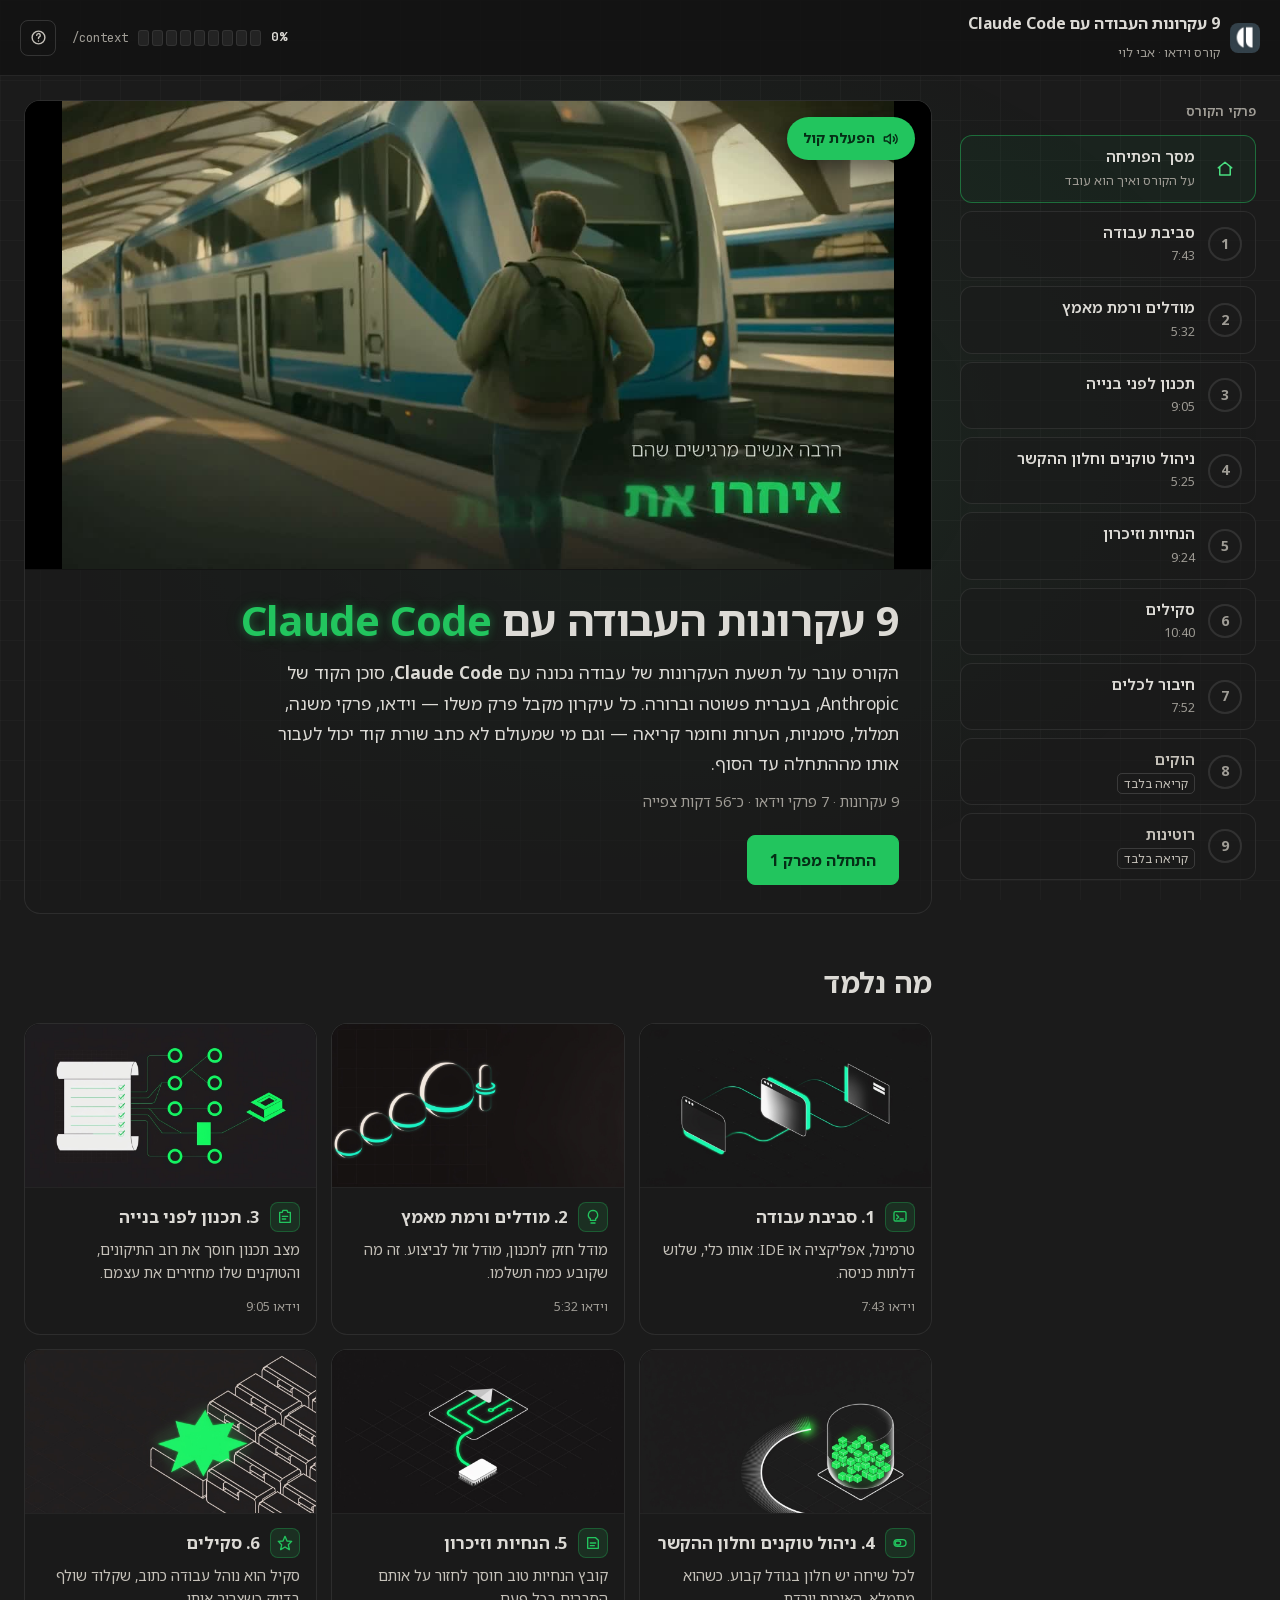
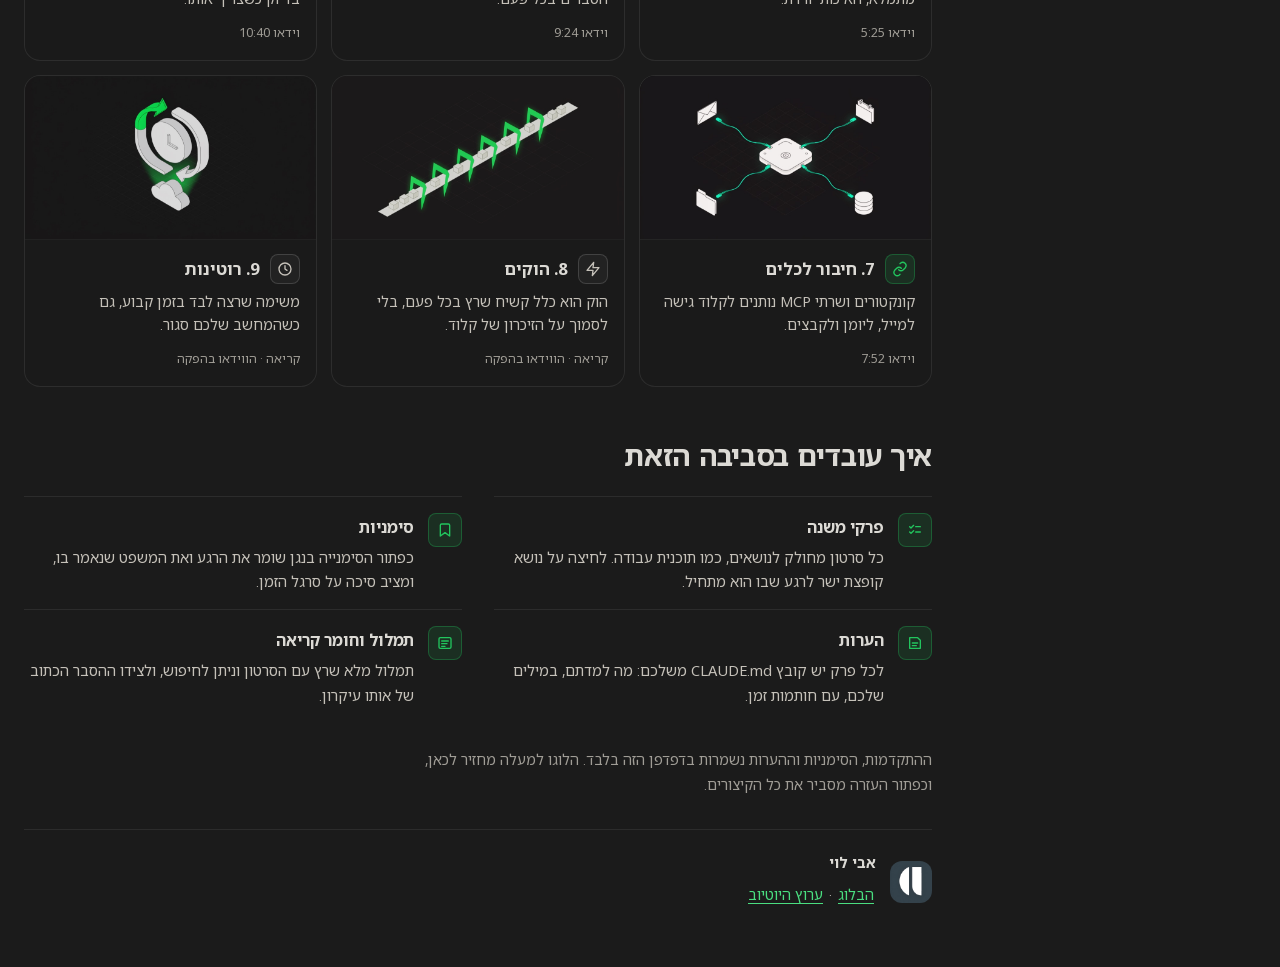
==== commit cf9f2c78: "Add chapter 7 (connectors) as a video chapter Section 7 ("חיבור לכלים", 7:52) becomes a video chapte" ====
--- a/index.html
+++ b/index.html
@@ -26,7 +26,7 @@
 <meta name="twitter:description" content="מסביבת העבודה ועד רוטינות בענן. כל עיקרון בפרק משלו, עם וידאו, תמלול, סימניות, הערות וחומר קריאה.">
 <meta name="twitter:image" content="https://booya1986.github.io/claude-code-course/imgs/og.png">
 <meta name="theme-color" content="#1b1b1b">
-<link rel="stylesheet" href="assets/course.css?v=20260911c">
+<link rel="stylesheet" href="assets/course.css?v=20260911d">
 </head>
 <body>
 <a class="skip" href="#stage">דלגו לנגן</a>
@@ -258,9 +258,9 @@
 </dialog>
 
 
-<script src="data/course.js?v=20260911c"></script>
-<script src="data/transcripts.js?v=20260911c"></script>
-<script src="data/reading.js?v=20260911c"></script>
-<script src="assets/course.js?v=20260911c"></script>
+<script src="data/course.js?v=20260911d"></script>
+<script src="data/transcripts.js?v=20260911d"></script>
+<script src="data/reading.js?v=20260911d"></script>
+<script src="assets/course.js?v=20260911d"></script>
 </body>
 </html>
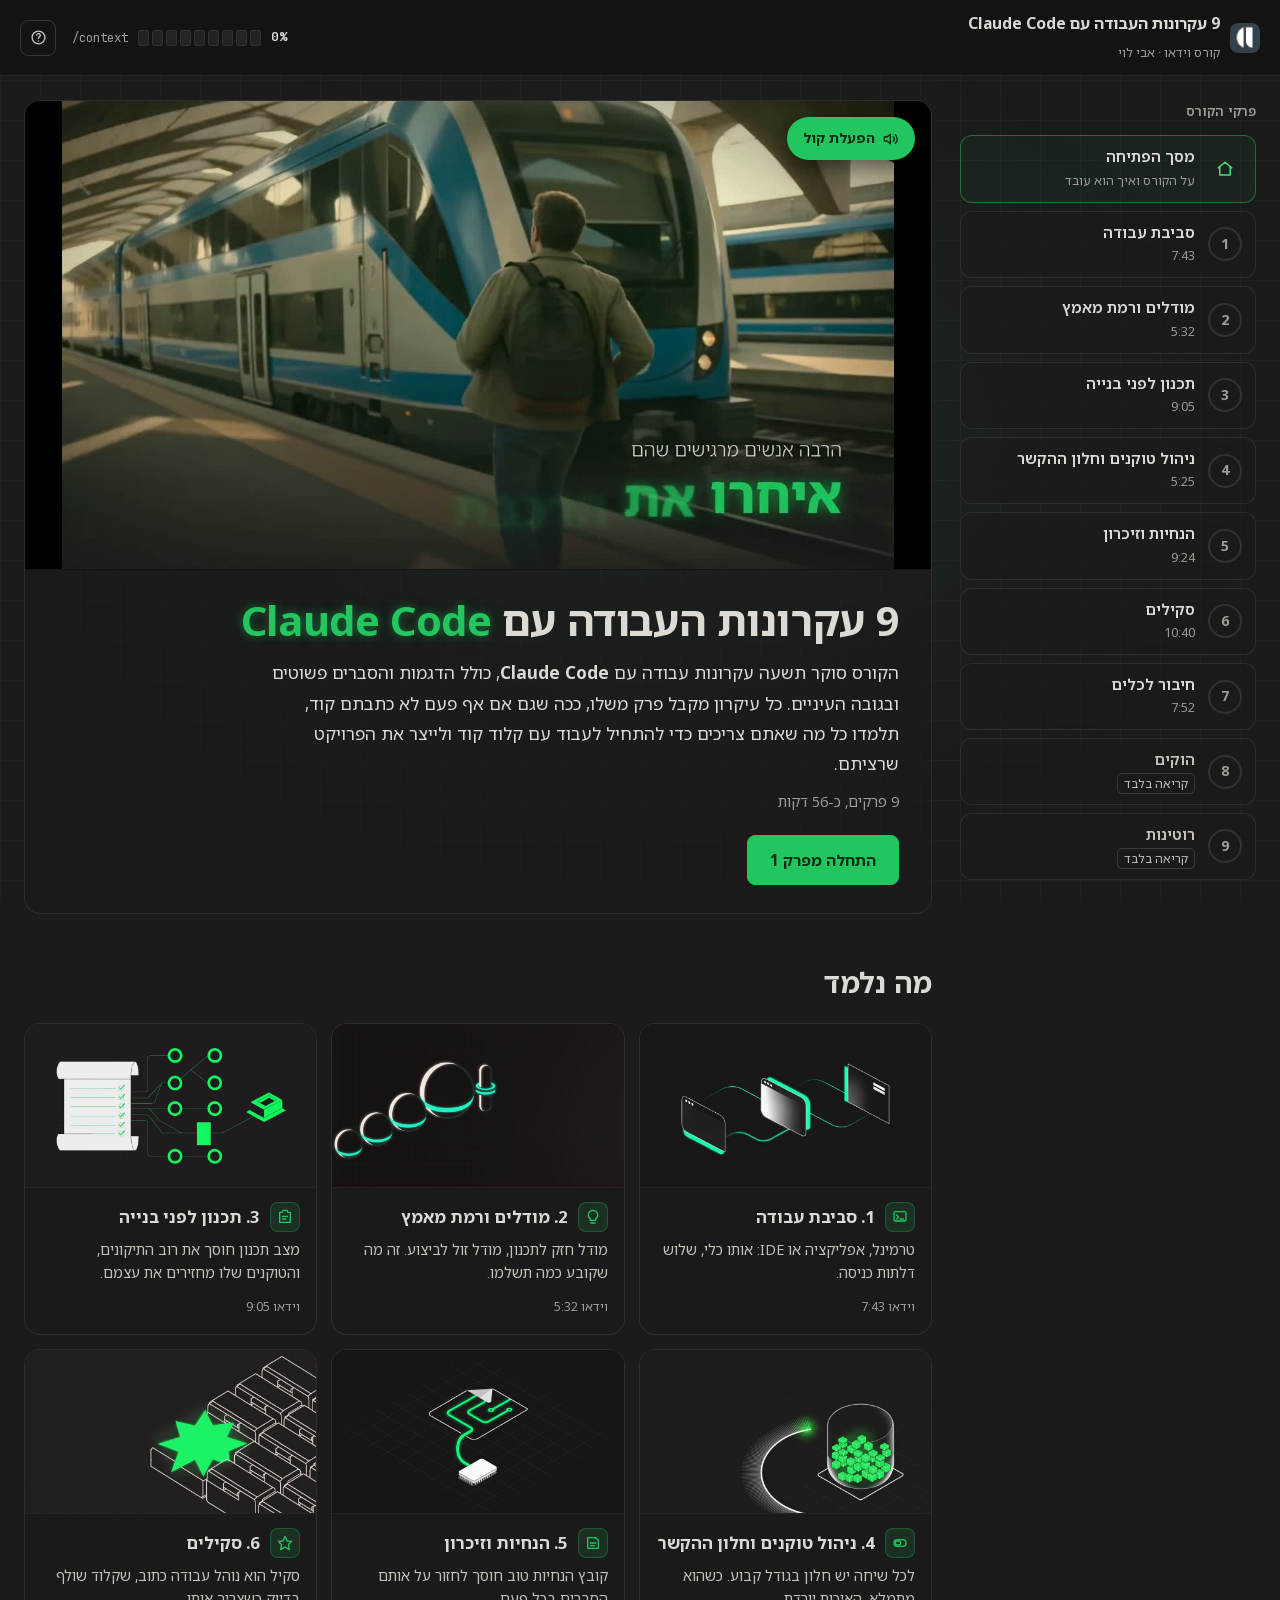
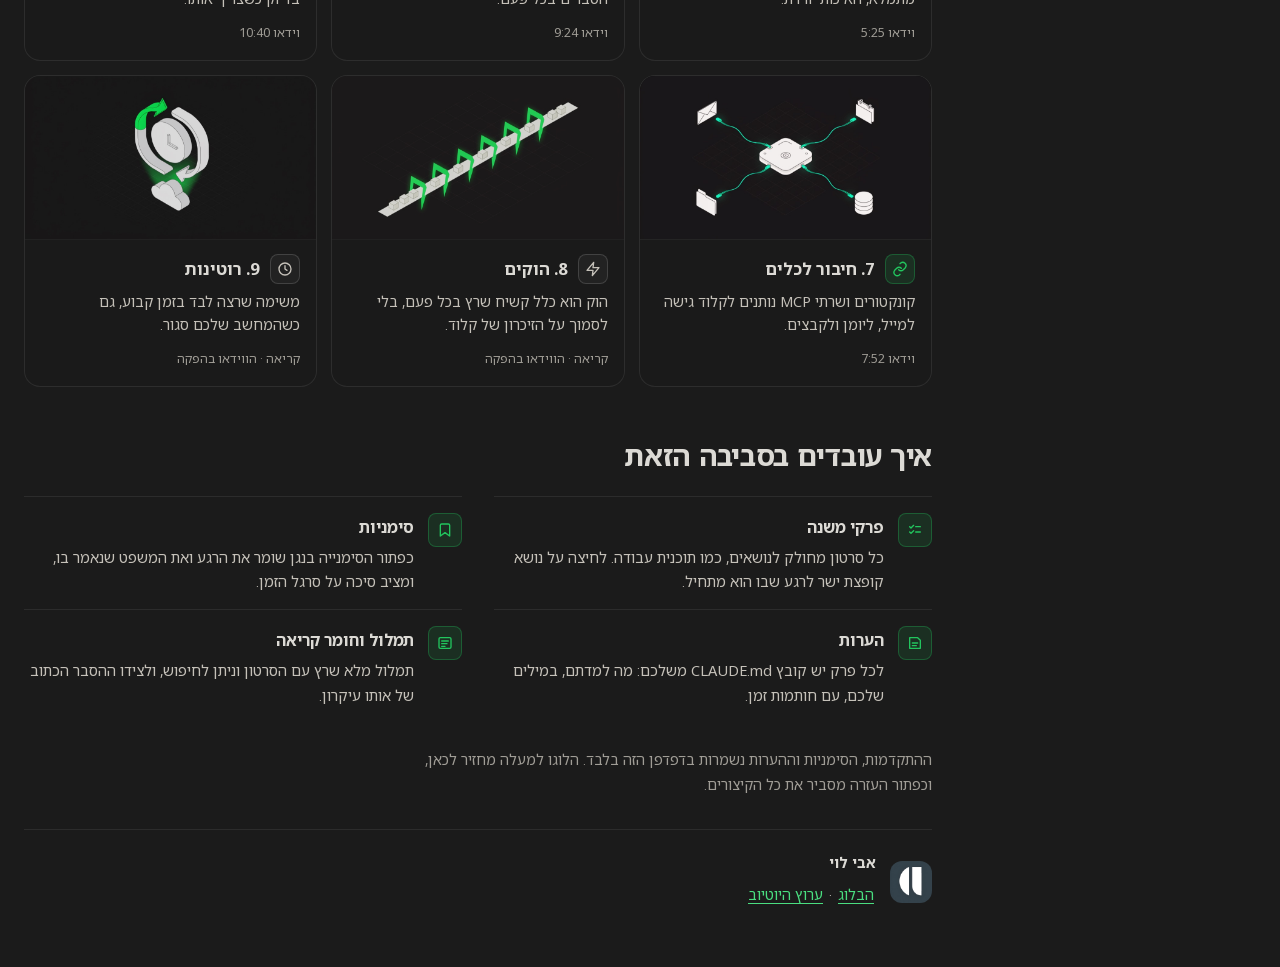
==== commit 93006fac: "New welcome copy; no em dashes anywhere on the site - The welcome paragraph is replaced with Avi's t" ====
--- a/index.html
+++ b/index.html
@@ -12,21 +12,21 @@
 <meta property="og:site_name" content="אבי לוי">
 <meta property="og:locale" content="he_IL">
 <meta property="og:url" content="https://booya1986.github.io/claude-code-course/">
-<meta property="og:title" content="9 עקרונות העבודה עם Claude Code — קורס וידאו בעברית">
+<meta property="og:title" content="9 עקרונות העבודה עם Claude Code: קורס וידאו בעברית">
 <meta property="og:description" content="מסביבת העבודה ועד רוטינות בענן. כל עיקרון בפרק משלו, עם וידאו, תמלול, סימניות, הערות וחומר קריאה. גם למי שמעולם לא כתב שורת קוד.">
 <meta property="og:image" content="https://booya1986.github.io/claude-code-course/imgs/og.png">
 <meta property="og:image:secure_url" content="https://booya1986.github.io/claude-code-course/imgs/og.png">
 <meta property="og:image:type" content="image/png">
 <meta property="og:image:width" content="1200">
 <meta property="og:image:height" content="630">
-<meta property="og:image:alt" content="9 עקרונות העבודה עם Claude Code — קורס וידאו בעברית מאת אבי לוי">
+<meta property="og:image:alt" content="9 עקרונות העבודה עם Claude Code: קורס וידאו בעברית מאת אבי לוי">
 
 <meta name="twitter:card" content="summary_large_image">
-<meta name="twitter:title" content="9 עקרונות העבודה עם Claude Code — קורס וידאו בעברית">
+<meta name="twitter:title" content="9 עקרונות העבודה עם Claude Code: קורס וידאו בעברית">
 <meta name="twitter:description" content="מסביבת העבודה ועד רוטינות בענן. כל עיקרון בפרק משלו, עם וידאו, תמלול, סימניות, הערות וחומר קריאה.">
 <meta name="twitter:image" content="https://booya1986.github.io/claude-code-course/imgs/og.png">
 <meta name="theme-color" content="#1b1b1b">
-<link rel="stylesheet" href="assets/course.css?v=20260911d">
+<link rel="stylesheet" href="assets/course.css?v=20260911e">
 </head>
 <body>
 <a class="skip" href="#stage">דלגו לנגן</a>
@@ -80,7 +80,7 @@
           </button>
         </div>
         <h1>9 עקרונות העבודה עם <mark>Claude Code</mark></h1>
-        <p class="w-lead">הקורס עובר על תשעת העקרונות של עבודה נכונה עם <strong>Claude Code</strong>, סוכן הקוד של Anthropic, בעברית פשוטה וברורה. כל עיקרון מקבל פרק משלו — וידאו, פרקי משנה, תמלול, סימניות, הערות וחומר קריאה — וגם מי שמעולם לא כתב שורת קוד יכול לעבור אותו מההתחלה עד הסוף.</p>
+        <p class="w-lead">הקורס סוקר תשעה עקרונות עבודה עם <strong>Claude Code</strong>, כולל הדגמות והסברים פשוטים ובגובה העיניים. כל עיקרון מקבל פרק משלו, ככה שגם אם אף פעם לא כתבתם קוד, תלמדו כל מה שאתם צריכים כדי להתחיל לעבוד עם קלוד קוד ולייצר את הפרויקט שרציתם.</p>
         <p class="w-meta" id="w-meta"></p>
         <div class="w-cta">
           <button class="btn pri" id="w-primary"></button>
@@ -250,7 +250,7 @@
     <kbd>B</kbd><span>סימנייה ברגע הנוכחי, בלי לעצור את הסרטון</span>
     <kbd>P / N</kbd><span>פרק משנה קודם / הבא</span>
     <kbd>&lt; &gt;</kbd><span>האטה / האצה</span>
-    <kbd>0 – 9</kbd><span>קפיצה ל-0%–90%</span>
+    <kbd>0-9</kbd><span>קפיצה ל-0% עד 90% מהסרטון</span>
     <kbd>?</kbd><span>החלון הזה</span>
     <kbd>Esc</kbd><span>סגירת החלון</span>
   </div>
@@ -258,9 +258,9 @@
 </dialog>
 
 
-<script src="data/course.js?v=20260911d"></script>
-<script src="data/transcripts.js?v=20260911d"></script>
-<script src="data/reading.js?v=20260911d"></script>
-<script src="assets/course.js?v=20260911d"></script>
+<script src="data/course.js?v=20260911e"></script>
+<script src="data/transcripts.js?v=20260911e"></script>
+<script src="data/reading.js?v=20260911e"></script>
+<script src="assets/course.js?v=20260911e"></script>
 </body>
 </html>
--- a/assets/course.css
+++ b/assets/course.css
@@ -1,4 +1,4 @@
-/* Self-hosted brand faces — ported from Avi-s-Blog/src/styles/tokens.css so the page
+/* Self-hosted brand faces, ported from Avi-s-Blog/src/styles/tokens.css so the page
    keeps its typographic voice offline and on file://. */
 @font-face {
   font-family: 'Noto Sans Hebrew';
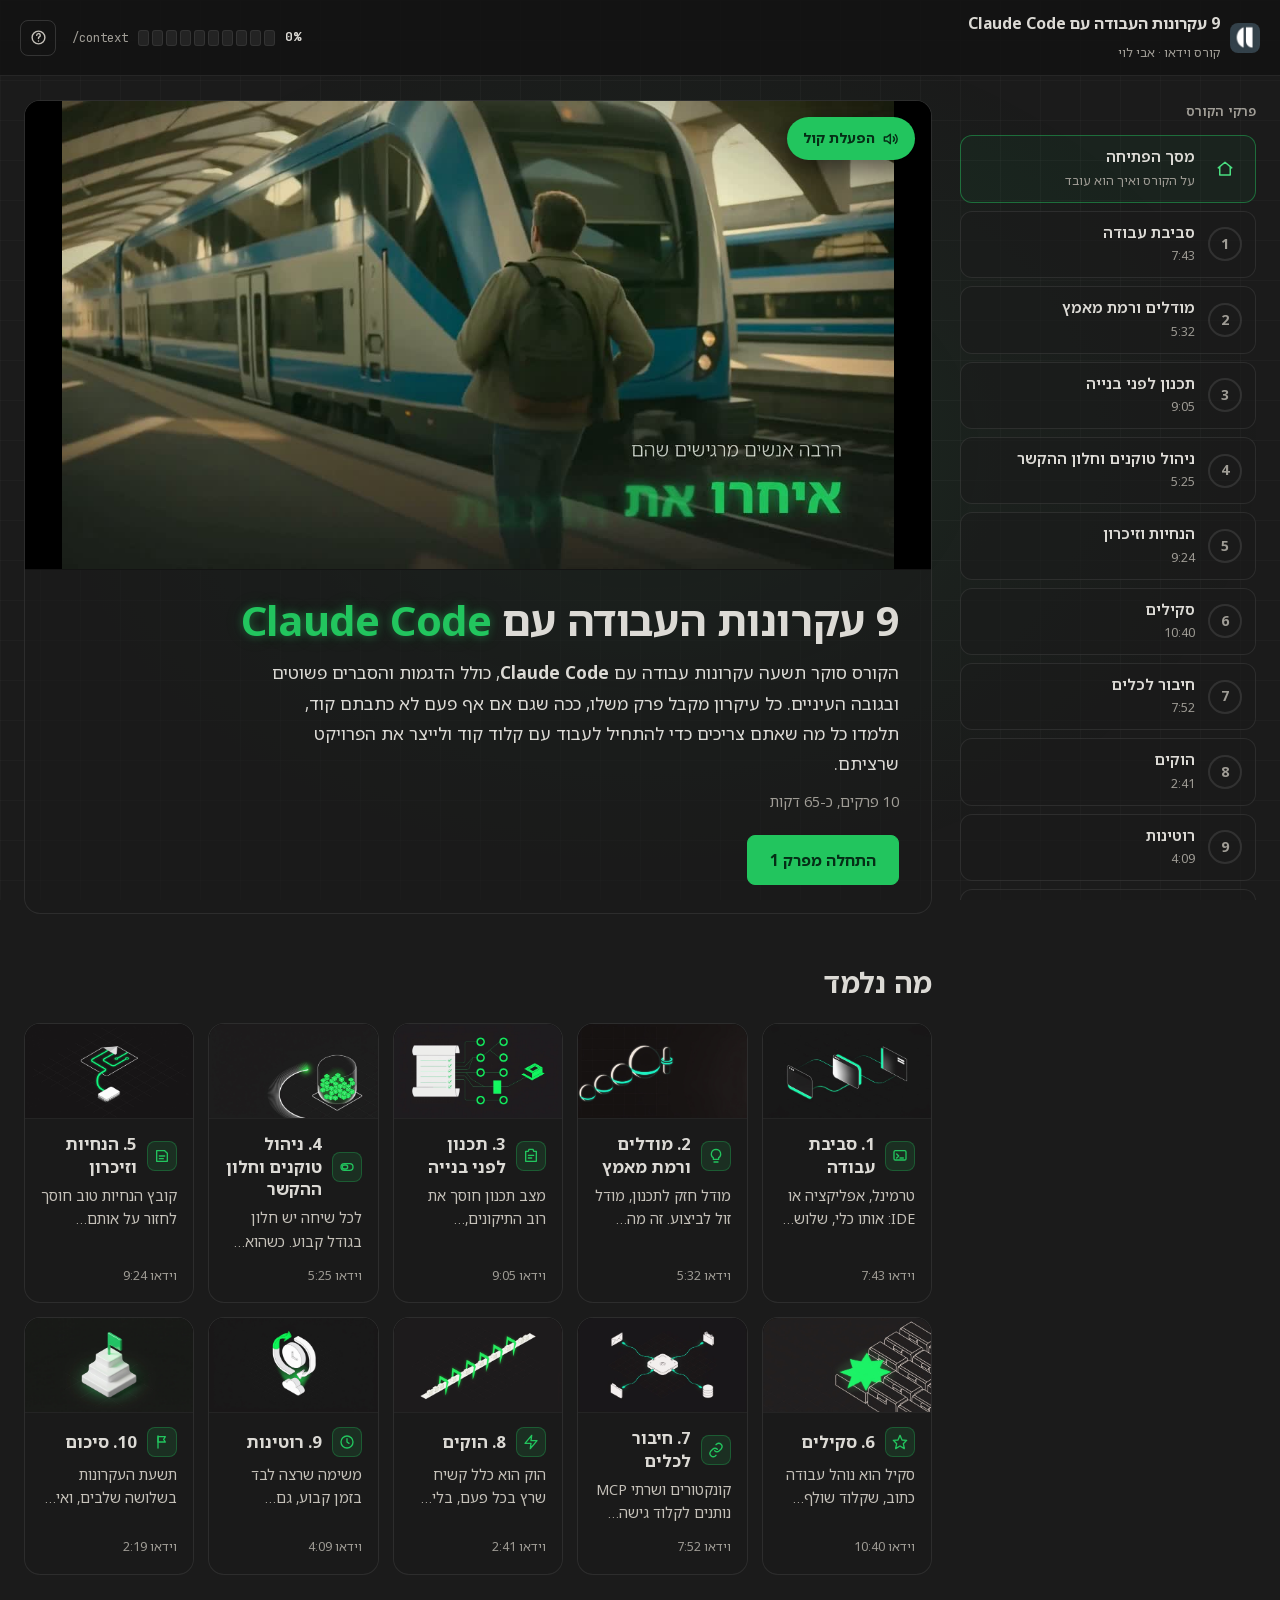
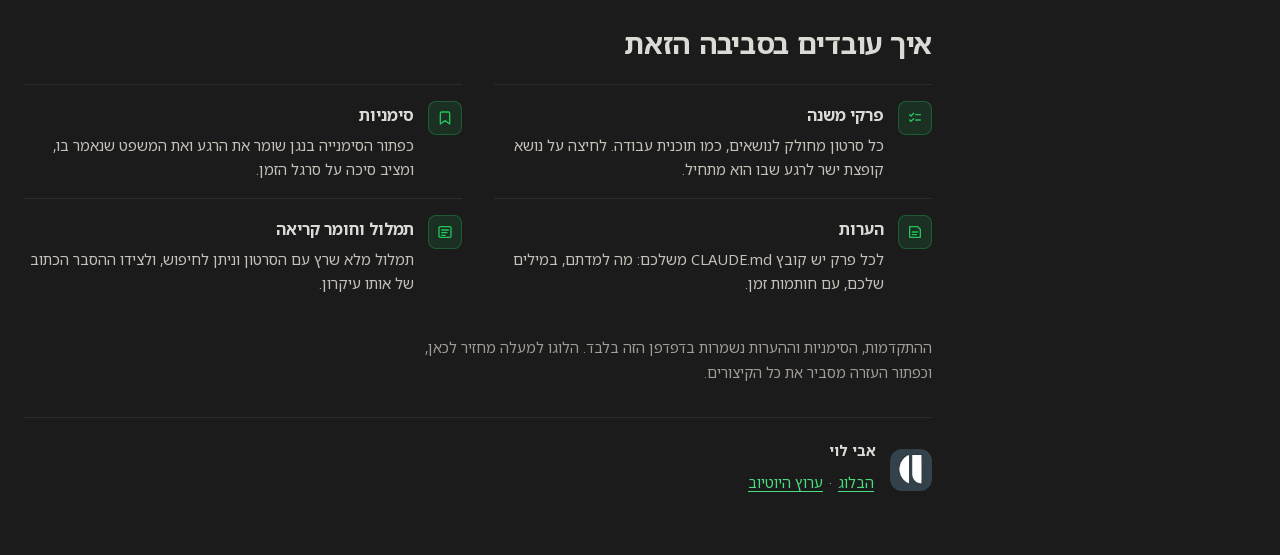
==== commit bb054512: "Add chapters 8, 9 and the closing chapter 10 Chapters 8 (hooks) and 9 (routines) get their videos, s" ====
--- a/index.html
+++ b/index.html
@@ -26,7 +26,7 @@
 <meta name="twitter:description" content="מסביבת העבודה ועד רוטינות בענן. כל עיקרון בפרק משלו, עם וידאו, תמלול, סימניות, הערות וחומר קריאה.">
 <meta name="twitter:image" content="https://booya1986.github.io/claude-code-course/imgs/og.png">
 <meta name="theme-color" content="#1b1b1b">
-<link rel="stylesheet" href="assets/course.css?v=20260911e">
+<link rel="stylesheet" href="assets/course.css?v=20260912a">
 </head>
 <body>
 <a class="skip" href="#stage">דלגו לנגן</a>
@@ -258,9 +258,9 @@
 </dialog>
 
 
-<script src="data/course.js?v=20260911e"></script>
-<script src="data/transcripts.js?v=20260911e"></script>
-<script src="data/reading.js?v=20260911e"></script>
-<script src="assets/course.js?v=20260911e"></script>
+<script src="data/course.js?v=20260912a"></script>
+<script src="data/transcripts.js?v=20260912a"></script>
+<script src="data/reading.js?v=20260912a"></script>
+<script src="assets/course.js?v=20260912a"></script>
 </body>
 </html>
--- a/assets/course.css
+++ b/assets/course.css
@@ -481,9 +481,10 @@
 .reading tr:last-child td { border-bottom: none; }
 .reading td strong { color: var(--text-1); }
 .reading .tbl-hint { display: none !important; }
-.reading .num { direction: ltr; unicode-bidi: isolate; font-family: "JetBrains Mono", monospace; font-size: .9em; }
-.reading .cards { display: grid; grid-template-columns: repeat(3, 1fr); gap: 14px; margin: 1.4rem 0; }
-.reading .cards.two { grid-template-columns: repeat(2, 1fr); }
+.reading .num { font-family: "JetBrains Mono", monospace; font-size: .9em; }
+.reading .num .nv { direction: ltr; unicode-bidi: isolate; display: inline-block; }
+.reading .cards { display: grid; grid-template-columns: repeat(auto-fit, minmax(min(100%, 200px), 1fr)); gap: 14px; margin: 1.4rem 0; }
+.reading .cards.two { grid-template-columns: repeat(auto-fit, minmax(min(100%, 260px), 1fr)); }
 .reading .card { background: var(--card-bg); border: 1px solid var(--border); border-radius: var(--radius); padding: 16px 18px; }
 .reading .card h4 { margin: 0 0 .4rem; font-size: 1.05rem; color: var(--text-1); }
 .reading .card h4 .k { color: var(--accent); font-size: .82rem; font-weight: 700; display: block; margin-bottom: 4px; }
@@ -499,6 +500,27 @@
 .reading svg { max-width: 100%; }
 .reading h2 svg, .reading h3 svg, .reading h4 svg, .reading p svg, .reading li svg { width: 15px; height: 15px; flex: none; }
 
+
+/* reading content on a phone */
+@media (max-width: 620px) {
+  .reading { font-size: 1rem; }
+  .reading .oneliner { font-size: 1.06rem; padding: 14px 16px; }
+  .reading .box { padding: 16px 16px; margin: 1.2rem 0; }
+  .reading .card { padding: 14px 16px; }
+  .reading .scale { gap: 5px; margin-top: 2rem; }
+  .reading .scale span { min-width: 0; padding: 8px 2px; font-size: .74rem; }
+  /* a many-column table becomes one stacked card per row, each value labelled with its column */
+  .reading .tbl { border: none; border-radius: 0; overflow: visible; }
+  .reading table, .reading tbody, .reading tr, .reading td { display: block; width: 100%; }
+  .reading thead { position: absolute; width: 1px; height: 1px; overflow: hidden; clip: rect(0 0 0 0); }
+  .reading tbody tr { border: 1px solid var(--border); border-radius: 12px; background: var(--card-bg); padding: 12px 14px; margin-bottom: 10px; }
+  .reading td { border: none; padding: 3px 0; }
+  .reading td[data-label]::before { content: attr(data-label); display: block; color: var(--text-3); font-size: .78rem; font-family: "Noto Sans Hebrew", sans-serif; }
+  .reading td:first-child { font-size: 1.05rem; padding-bottom: 6px; }
+  .reading td:first-child::before { display: none; }
+  .reading td.num { direction: rtl; }
+}
+
 /* ---------- dialog ---------- */
 dialog.modal {
   border: 1px solid var(--border-2); background: var(--bg-2); color: var(--text-2);
@@ -536,7 +558,8 @@
 .w-cta .btn { padding: 11px 22px; font-size: .96rem; min-height: 46px; }
 .w-h2 { font-size: clamp(1.35rem, 2.6vw, 1.75rem); color: var(--text-1); margin: 44px 0 16px; font-weight: 700; letter-spacing: -.01em; }
 
-.w-grid { display: grid; grid-template-columns: repeat(auto-fill, minmax(250px, 1fr)); gap: 14px; }
+/* ten chapters: five across on a desktop, two across on a phone */
+.w-grid { display: grid; grid-template-columns: repeat(5, minmax(0, 1fr)); gap: 14px; }
 .w-item { display: flex; flex-direction: column; text-align: start; background: var(--card-bg); border: 1px solid var(--border);
   border-radius: var(--radius); padding: 0; overflow: hidden; color: inherit; font: inherit; cursor: pointer;
   transition: border-color .18s, transform .3s var(--ease-out); position: relative; }
@@ -590,6 +613,7 @@
   .panel-scroll { max-height: none; }
   /* the transcript keeps its own scroll box on small screens, so "follow the video" has something to scroll */
   #transcript { max-height: 55vh; }
+  .w-grid { grid-template-columns: repeat(3, minmax(0, 1fr)); }
 }
 @media (max-width: 620px) {
   .brand b.long { display: none; }
@@ -630,6 +654,7 @@
   .introsound, .introreplay { inset-inline-start: 10px; top: 10px; padding: 7px 13px; font-size: .82rem; }
   .w-cta .btn { flex: 1 1 100%; justify-content: center; }
   .w-how { grid-template-columns: minmax(0,1fr); }
+  .w-grid { grid-template-columns: repeat(2, minmax(0, 1fr)); gap: 10px; }
   .bm { grid-template-columns: auto minmax(0,1fr) auto; gap: 8px; }
 }
 /* no keyboard, no keyboard hints */
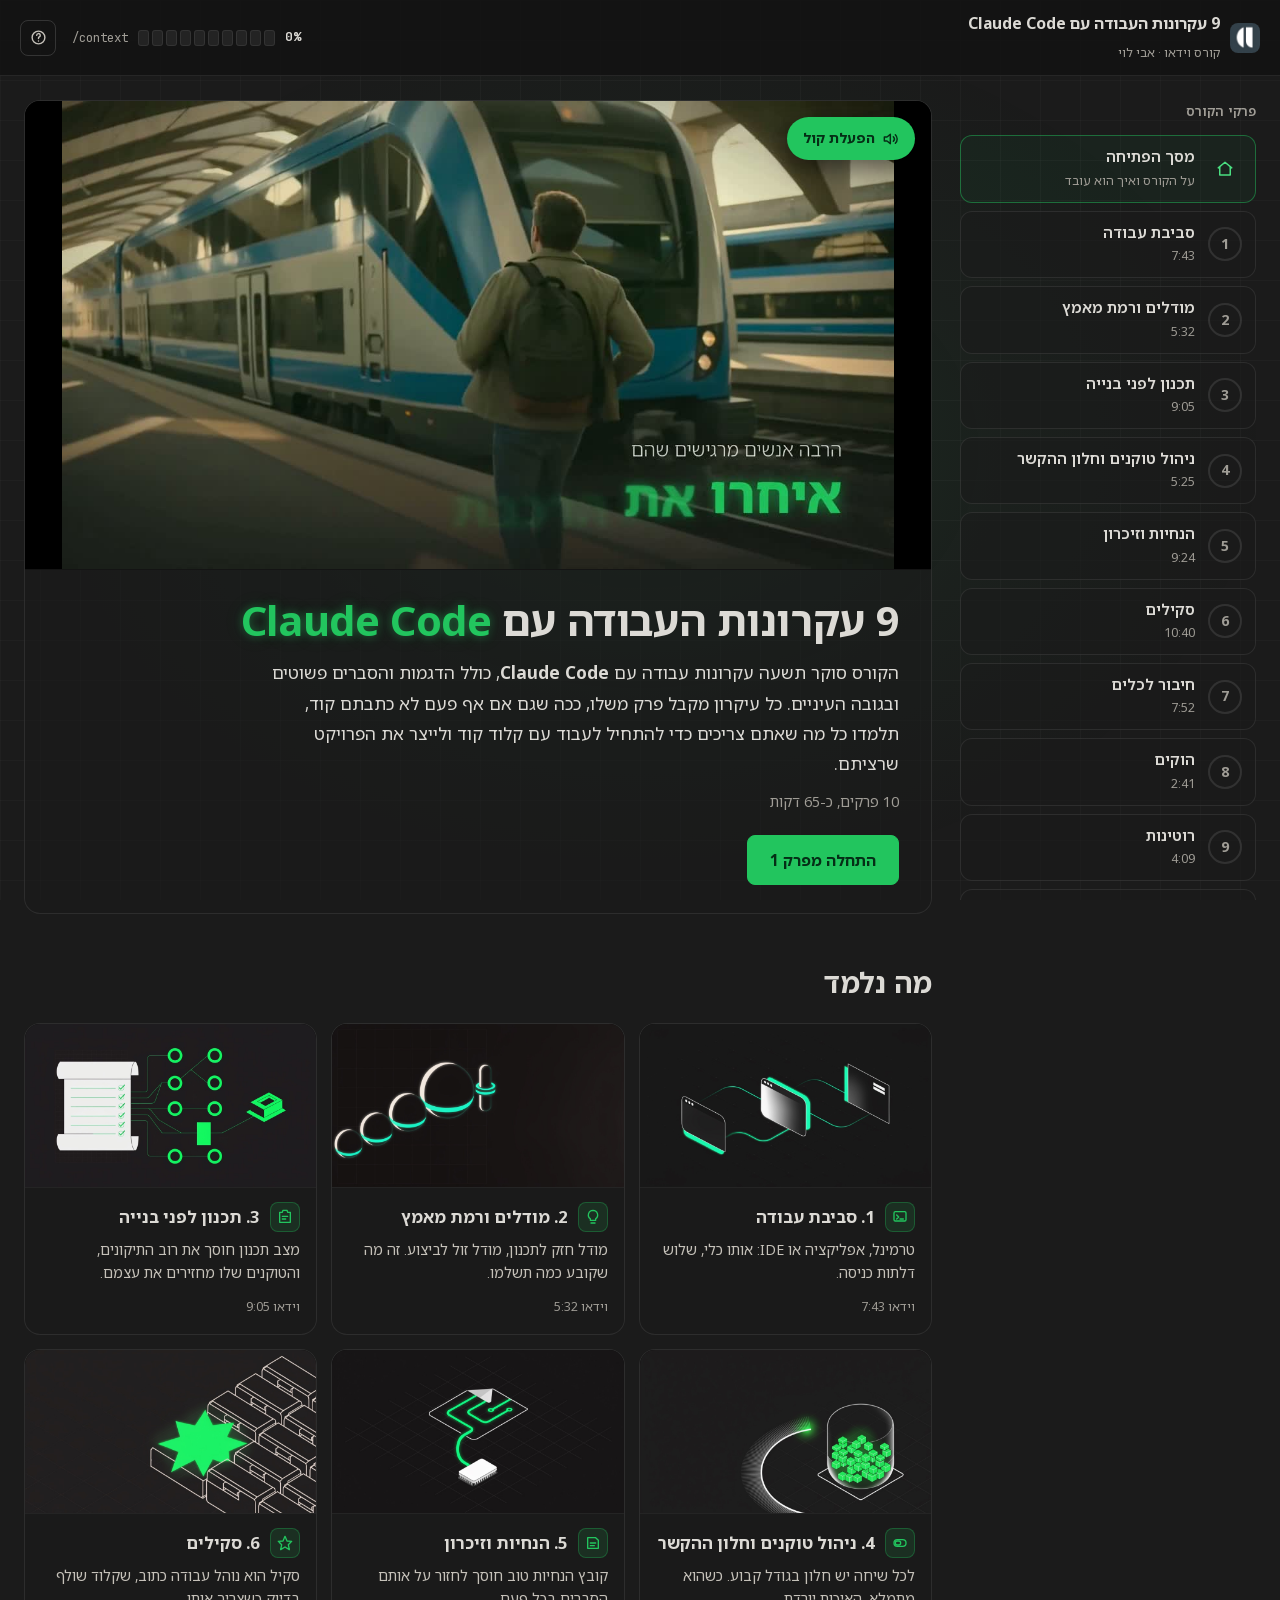
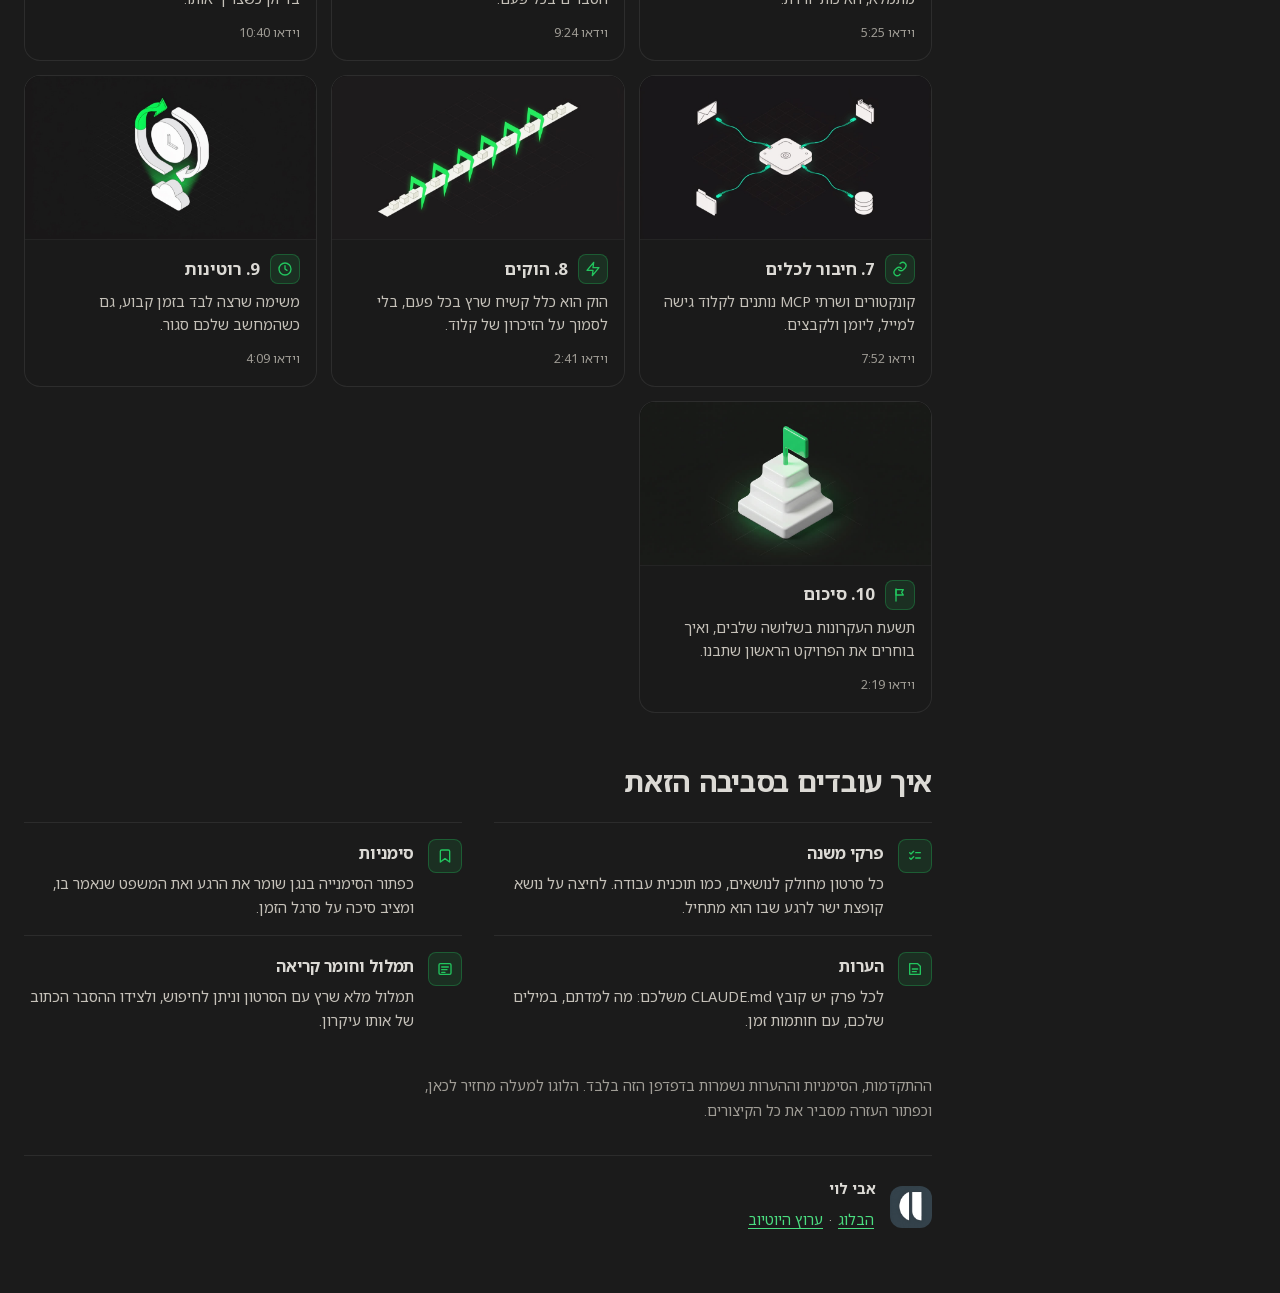
==== commit b8d13a01: "Keep the chapter grid readable between phone and desktop Five across needs about 1320px before the r" ====
--- a/index.html
+++ b/index.html
@@ -26,7 +26,7 @@
 <meta name="twitter:description" content="מסביבת העבודה ועד רוטינות בענן. כל עיקרון בפרק משלו, עם וידאו, תמלול, סימניות, הערות וחומר קריאה.">
 <meta name="twitter:image" content="https://booya1986.github.io/claude-code-course/imgs/og.png">
 <meta name="theme-color" content="#1b1b1b">
-<link rel="stylesheet" href="assets/course.css?v=20260912a">
+<link rel="stylesheet" href="assets/course.css?v=20260912b">
 </head>
 <body>
 <a class="skip" href="#stage">דלגו לנגן</a>
@@ -258,9 +258,9 @@
 </dialog>
 
 
-<script src="data/course.js?v=20260912a"></script>
-<script src="data/transcripts.js?v=20260912a"></script>
-<script src="data/reading.js?v=20260912a"></script>
-<script src="assets/course.js?v=20260912a"></script>
+<script src="data/course.js?v=20260912b"></script>
+<script src="data/transcripts.js?v=20260912b"></script>
+<script src="data/reading.js?v=20260912b"></script>
+<script src="assets/course.js?v=20260912b"></script>
 </body>
 </html>
--- a/assets/course.css
+++ b/assets/course.css
@@ -558,8 +558,10 @@
 .w-cta .btn { padding: 11px 22px; font-size: .96rem; min-height: 46px; }
 .w-h2 { font-size: clamp(1.35rem, 2.6vw, 1.75rem); color: var(--text-1); margin: 44px 0 16px; font-weight: 700; letter-spacing: -.01em; }
 
-/* ten chapters: five across on a desktop, two across on a phone */
+/* ten chapters: five across on a desktop, two across on a phone. Below 1320px the
+   rail leaves the grid too little room for five, so it drops to three. */
 .w-grid { display: grid; grid-template-columns: repeat(5, minmax(0, 1fr)); gap: 14px; }
+@media (max-width: 1320px) { .w-grid { grid-template-columns: repeat(3, minmax(0, 1fr)); } }
 .w-item { display: flex; flex-direction: column; text-align: start; background: var(--card-bg); border: 1px solid var(--border);
   border-radius: var(--radius); padding: 0; overflow: hidden; color: inherit; font: inherit; cursor: pointer;
   transition: border-color .18s, transform .3s var(--ease-out); position: relative; }
